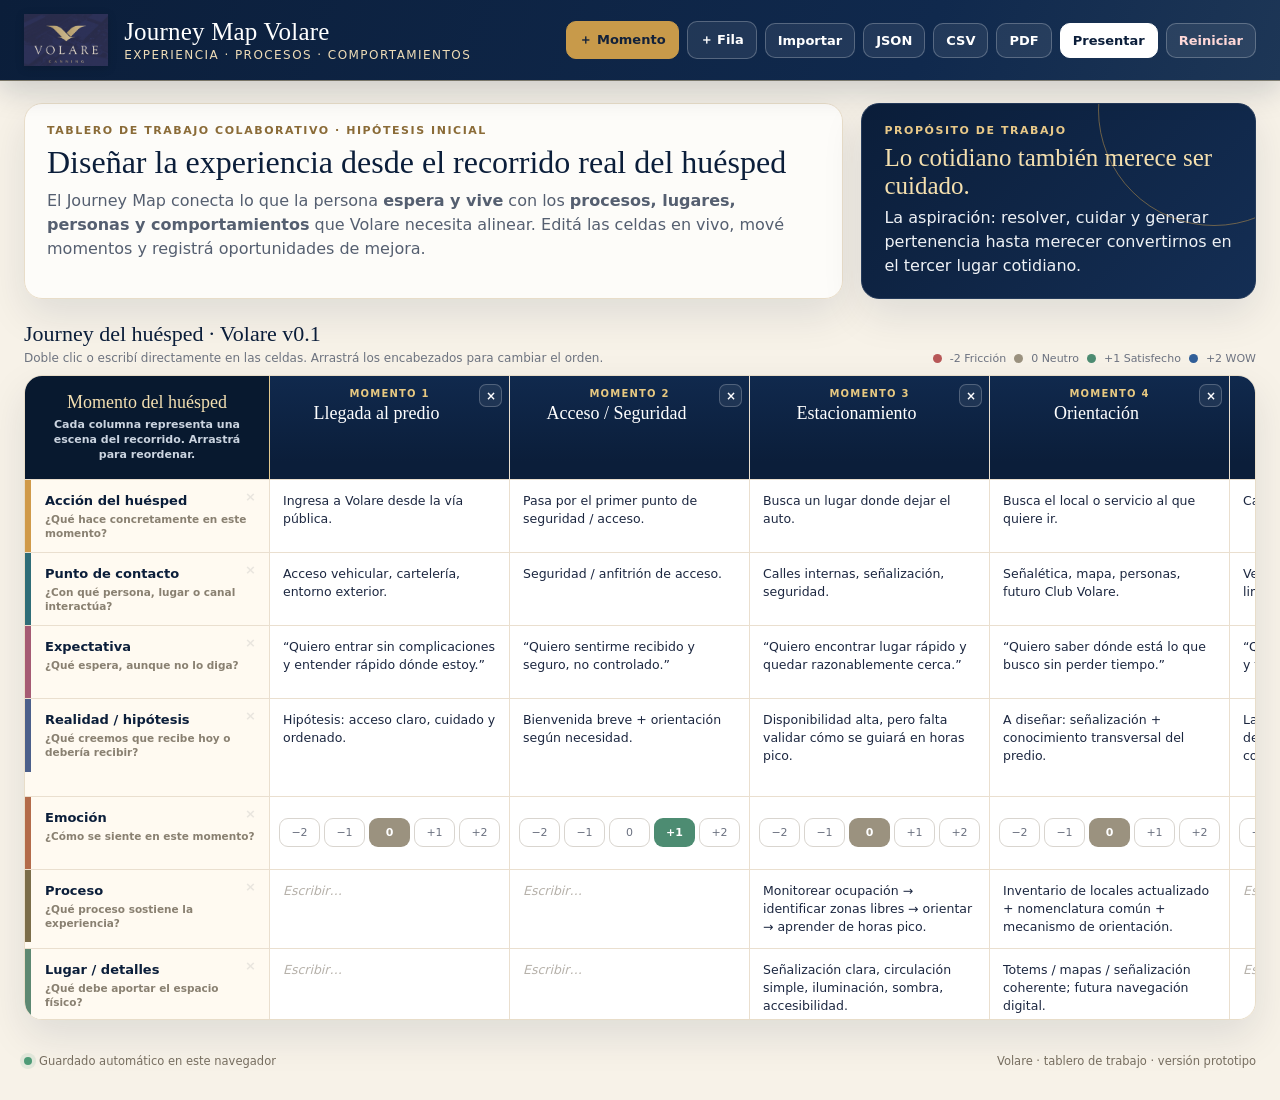
==== index.html @ 87a4fdbc "fisrt board" ====
<!doctype html>
<html lang="es">
<head>
<meta charset="utf-8" />
<meta name="viewport" content="width=device-width, initial-scale=1" />
<title>Journey Map Volare</title>
<style>
  :root{
    --navy:#0B1E3A;
    --navy-2:#132B50;
    --cream:#F7F2E8;
    --paper:#FFFCF7;
    --gold:#C89A4A;
    --gold-2:#E6C98F;
    --ink:#1C2740;
    --muted:#6E7480;
    --line:#E8DDC9;
    --good:#3A8D6D;
    --warn:#D79A35;
    --bad:#B85858;
    --wow:#325A93;
    --shadow:0 16px 40px rgba(11,30,58,.10);
  }
  *{box-sizing:border-box}
  html,body{margin:0;background:var(--cream);color:var(--ink);font-family:Inter, ui-sans-serif, system-ui, -apple-system, BlinkMacSystemFont,"Segoe UI",sans-serif}
  body{min-height:100vh}
  button,input,select,textarea{font:inherit}
  .app{min-height:100vh}
  .topbar{
    position:sticky; top:0; z-index:50;
    background:linear-gradient(110deg,var(--navy),#10294d 72%,#1d3656);
    color:white; box-shadow:0 10px 30px rgba(11,30,58,.18);
    border-bottom:1px solid rgba(230,201,143,.5);
  }
  .topbar-inner{max-width:1800px;margin:auto;padding:14px 24px;display:flex;gap:18px;align-items:center;justify-content:space-between}
  .brand{display:flex;align-items:center;gap:16px;min-width:300px}
  .brand img{height:52px;width:auto;object-fit:contain;filter:drop-shadow(0 2px 4px rgba(0,0,0,.15))}
  .brand-copy h1{font-family:Georgia, 'Times New Roman',serif;font-size:25px;line-height:1;margin:0 0 4px;font-weight:500;letter-spacing:.2px}
  .brand-copy p{margin:0;font-size:12px;letter-spacing:.12em;text-transform:uppercase;color:#eedcb7}
  .toolbar{display:flex;gap:8px;align-items:center;flex-wrap:wrap;justify-content:flex-end}
  .btn{border:1px solid rgba(255,255,255,.24);background:rgba(255,255,255,.08);color:white;border-radius:10px;padding:9px 12px;cursor:pointer;transition:.15s;display:inline-flex;gap:7px;align-items:center;font-weight:650;font-size:13px}
  .btn:hover{background:rgba(255,255,255,.16);transform:translateY(-1px)}
  .btn.gold{background:var(--gold);border-color:var(--gold);color:#12213a}
  .btn.gold:hover{background:#d8ad60}
  .btn.light{background:#fff;color:var(--navy);border-color:#fff}
  .btn.danger{color:#ffd8d8}
  .btn.small{padding:6px 9px;font-size:12px;border-radius:8px}
  .hero{max-width:1800px;margin:0 auto;padding:22px 24px 12px;display:grid;grid-template-columns:1.35fr .65fr;gap:18px}
  .hero-card{background:rgba(255,255,255,.74);border:1px solid var(--line);border-radius:18px;padding:20px 22px;box-shadow:var(--shadow);backdrop-filter:blur(7px)}
  .eyebrow{font-size:11px;text-transform:uppercase;letter-spacing:.14em;color:#8a6b37;font-weight:800;margin-bottom:7px}
  .hero h2{font-family:Georgia, 'Times New Roman',serif;font-weight:500;font-size:32px;margin:0 0 8px;color:var(--navy)}
  .hero p{margin:0;line-height:1.5;color:#555f70}
  .purpose{background:linear-gradient(135deg,var(--navy),#142e54);color:white;border-color:#243a5a;position:relative;overflow:hidden}
  .purpose:after{content:"";position:absolute;right:-75px;top:-110px;width:230px;height:230px;border:1px solid rgba(200,154,74,.5);border-radius:50%}
  .purpose .eyebrow{color:#e9c988}
  .purpose h3{font-family:Georgia,serif;font-size:25px;margin:3px 0 6px;color:#f4dfae;font-weight:500}
  .purpose p{color:#eef1f5;max-width:630px}
  .board-shell{max-width:1800px;margin:0 auto;padding:10px 24px 34px}
  .board-meta{display:flex;justify-content:space-between;align-items:flex-end;gap:14px;margin:0 0 10px}
  .board-meta h3{margin:0;font-family:Georgia,serif;font-size:22px;font-weight:500;color:var(--navy)}
  .board-meta .hint{font-size:12px;color:var(--muted);margin-top:4px}
  .legend{display:flex;gap:8px;align-items:center;flex-wrap:wrap;font-size:11px;color:#6c7280}
  .dot{width:9px;height:9px;border-radius:50%;display:inline-block}
  .board-wrap{background:white;border:1px solid var(--line);border-radius:18px;box-shadow:var(--shadow);overflow:auto;max-height:calc(100vh - 255px);position:relative}
  table{border-collapse:separate;border-spacing:0;min-width:1550px;width:max-content;background:white}
  th,td{border-right:1px solid #eadfcf;border-bottom:1px solid #eadfcf;vertical-align:top}
  thead th{position:sticky;top:0;z-index:20;background:var(--navy);color:white;min-width:240px;width:240px;padding:0}
  thead th.corner{left:0;z-index:35;min-width:245px;width:245px;background:#08192f;border-right:1px solid #e2c98f}
  .corner-inner{padding:16px 18px}
  .corner-title{font-family:Georgia,serif;font-size:18px;color:#f3dfb1;margin:0 0 5px;font-weight:500}
  .corner-sub{font-size:11px;color:#cbd4e0;line-height:1.35}
  .stage-head{padding:12px 12px 10px;min-height:86px;position:relative;cursor:grab;background:linear-gradient(180deg,#10294d,#0b1e3a)}
  .stage-head.dragging{opacity:.5}
  .stage-kicker{font-size:10px;text-transform:uppercase;letter-spacing:.12em;color:#e8c981;font-weight:800;margin-bottom:5px}
  .stage-title{font-family:Georgia,serif;font-weight:500;font-size:18px;line-height:1.1;padding-right:26px}
  .stage-tools{position:absolute;right:7px;top:8px;display:flex;flex-direction:column;gap:5px}
  .icon-btn{width:23px;height:23px;border-radius:7px;border:1px solid rgba(255,255,255,.22);background:rgba(255,255,255,.07);color:#fff;cursor:pointer;display:grid;place-items:center;font-size:12px}
  .icon-btn:hover{background:rgba(255,255,255,.18)}
  tbody th{position:sticky;left:0;z-index:12;width:245px;min-width:245px;background:#fffaf1;padding:0;text-align:left}
  .row-label{padding:13px 14px 12px;border-left:6px solid var(--rowColor,#c89a4a);min-height:72px;position:relative}
  .row-label strong{font-size:13px;color:var(--navy);display:block;padding-right:24px}
  .row-label small{display:block;color:#898071;line-height:1.35;margin-top:4px;font-size:10.5px}
  .row-delete{position:absolute;right:7px;top:8px;border:0;background:transparent;color:#aaa;cursor:pointer;font-size:13px;opacity:.25}
  tr:hover .row-delete{opacity:1}
  td{width:240px;min-width:240px;background:#fff;padding:0}
  .cell{min-height:72px;padding:12px 13px;line-height:1.45;font-size:12.5px;outline:none;white-space:pre-wrap;transition:background .12s}
  .cell:focus{background:#fff9ec;box-shadow:inset 0 0 0 2px rgba(200,154,74,.35)}
  .cell:empty:before{content:attr(data-placeholder);color:#b6b1aa;font-style:italic}
  .emotion-cell{padding:10px 9px;min-height:72px;display:flex;align-items:center;justify-content:center}
  .emotion-scale{display:grid;grid-template-columns:repeat(5,1fr);gap:4px;width:100%}
  .emo{border:1px solid #d9d5cf;border-radius:9px;background:#fff;padding:7px 3px;text-align:center;cursor:pointer;font-size:11px;color:#6b7180;transition:.12s}
  .emo:hover{transform:translateY(-1px);border-color:#aeb5be}
  .emo.active{color:white;border-color:transparent;font-weight:800}
  .emo[data-v="-2"].active{background:#9e4a4a}.emo[data-v="-1"].active{background:#cc7b4d}.emo[data-v="0"].active{background:#9b927f}.emo[data-v="1"].active{background:#4d8c72}.emo[data-v="2"].active{background:#315f99}
  .project-cell{min-height:108px;padding:10px}
  .project-mini{border:1px dashed #dcccae;border-radius:10px;padding:9px;background:#fffbf4}
  .project-mini input,.project-mini select{width:100%;border:0;border-bottom:1px solid #e2d6c2;background:transparent;padding:4px 2px;color:var(--ink);outline:none;font-size:11.5px;margin-bottom:6px}
  .project-grid{display:grid;grid-template-columns:1fr 1fr;gap:5px}
  .attach-cell{min-height:72px;padding:9px}
  .attach-zone{border:1px dashed #d8ceb9;background:#fffcf7;border-radius:10px;padding:8px;min-height:54px}
  .attach-zone label{font-size:11px;color:#8b7755;cursor:pointer;font-weight:700}
  .attach-zone input{display:none}
  .file-pill{display:flex;justify-content:space-between;gap:7px;align-items:center;background:#f2eadb;border-radius:7px;padding:5px 7px;font-size:10.5px;margin-top:5px}
  .file-pill button{border:0;background:transparent;color:#9b5757;cursor:pointer}
  .footerbar{max-width:1800px;margin:0 auto 32px;padding:0 24px;display:flex;justify-content:space-between;gap:12px;align-items:center;color:#786f61;font-size:11.5px}
  .autosave{display:flex;align-items:center;gap:7px}.autosave:before{content:"";width:8px;height:8px;border-radius:50%;background:#4f9c78;box-shadow:0 0 0 4px rgba(79,156,120,.12)}
  .modal{position:fixed;inset:0;background:rgba(5,15,30,.56);z-index:100;display:none;align-items:center;justify-content:center;padding:20px}
  .modal.show{display:flex}
  .modal-card{width:min(600px,96vw);background:white;border-radius:18px;box-shadow:0 25px 80px rgba(0,0,0,.28);padding:22px}
  .modal-card h3{font-family:Georgia,serif;color:var(--navy);font-size:24px;margin:0 0 16px}
  .field{display:grid;gap:6px;margin-bottom:12px}.field label{font-size:11px;font-weight:800;color:#766b5a;text-transform:uppercase;letter-spacing:.08em}.field input,.field textarea,.field select{border:1px solid #ddd1bd;border-radius:10px;padding:10px;outline:none}.field textarea{min-height:90px;resize:vertical}
  .modal-actions{display:flex;justify-content:flex-end;gap:8px;margin-top:16px}.modal-actions .btn{color:var(--navy);border-color:#ddd1bd;background:#fff}.modal-actions .btn.gold{background:var(--gold);border-color:var(--gold)}
  .presentation .topbar,.presentation .hero,.presentation .footerbar,.presentation .board-meta .legend{display:none}
  .presentation .board-shell{padding:0;max-width:none}.presentation .board-wrap{border-radius:0;max-height:100vh;border:0;box-shadow:none}.presentation table{min-width:100vw}.presentation .row-delete,.presentation .stage-tools{display:none}
  .presentation .cell{font-size:14px}.presentation .row-label strong{font-size:14px}
  @media(max-width:900px){.hero{grid-template-columns:1fr}.brand-copy{display:none}.brand{min-width:auto}.topbar-inner{padding:10px 12px}.toolbar{gap:5px}.btn{padding:8px 9px}.hero,.board-shell,.footerbar{padding-left:12px;padding-right:12px}.hero h2{font-size:26px}}
  @media print{.topbar,.hero,.footerbar,.board-meta .legend{display:none!important}.board-shell{padding:0!important;max-width:none}.board-wrap{overflow:visible;max-height:none;border:0;box-shadow:none}.stage-tools,.row-delete{display:none!important}table{transform-origin:top left;font-size:8px}body{background:white}}
</style>
</head>
<body>
<div class="app" id="app">
  <header class="topbar">
    <div class="topbar-inner">
      <div class="brand">
        <img src="assets/volare_logo.png" alt="Volare" />
        <div class="brand-copy"><h1>Journey Map Volare</h1><p>Experiencia · Procesos · Comportamientos</p></div>
      </div>
      <div class="toolbar">
        <button class="btn gold" id="addStageBtn">＋ Momento</button>
        <button class="btn" id="addRowBtn">＋ Fila</button>
        <button class="btn" id="importBtn">Importar</button>
        <button class="btn" id="exportJsonBtn">JSON</button>
        <button class="btn" id="exportCsvBtn">CSV</button>
        <button class="btn" id="printBtn">PDF</button>
        <button class="btn light" id="presentationBtn">Presentar</button>
        <button class="btn danger" id="resetBtn">Reiniciar</button>
      </div>
    </div>
  </header>

  <section class="hero">
    <div class="hero-card">
      <div class="eyebrow">Tablero de trabajo colaborativo · Hipótesis inicial</div>
      <h2>Diseñar la experiencia desde el recorrido real del huésped</h2>
      <p>El Journey Map conecta lo que la persona <b>espera y vive</b> con los <b>procesos, lugares, personas y comportamientos</b> que Volare necesita alinear. Editá las celdas en vivo, mové momentos y registrá oportunidades de mejora.</p>
    </div>
    <div class="hero-card purpose">
      <div class="eyebrow">Propósito de trabajo</div>
      <h3>Lo cotidiano también merece ser cuidado.</h3>
      <p>La aspiración: resolver, cuidar y generar pertenencia hasta merecer convertirnos en el tercer lugar cotidiano.</p>
    </div>
  </section>

  <main class="board-shell">
    <div class="board-meta">
      <div><h3>Journey del huésped · Volare v0.1</h3><div class="hint">Doble clic o escribí directamente en las celdas. Arrastrá los encabezados para cambiar el orden.</div></div>
      <div class="legend"><span class="dot" style="background:#B85858"></span>-2 Fricción <span class="dot" style="background:#9b927f"></span>0 Neutro <span class="dot" style="background:#4d8c72"></span>+1 Satisfecho <span class="dot" style="background:#315f99"></span>+2 WOW</div>
    </div>
    <div class="board-wrap" id="boardWrap"><table id="journeyTable"></table></div>
  </main>

  <div class="footerbar"><div class="autosave" id="saveStatus">Guardado automático en este navegador</div><div>Volare · tablero de trabajo · versión prototipo</div></div>
</div>

<div class="modal" id="stageModal"><div class="modal-card"><h3>Agregar momento del Journey</h3><div class="field"><label>Nombre del momento</label><input id="newStageName" placeholder="Ej. Visita al comercio" /></div><div class="field"><label>Descripción breve</label><input id="newStageDesc" placeholder="Ej. El huésped ingresa al local elegido" /></div><div class="modal-actions"><button class="btn" data-close="stageModal">Cancelar</button><button class="btn gold" id="saveStageBtn">Agregar</button></div></div></div>
<div class="modal" id="rowModal"><div class="modal-card"><h3>Agregar fila de análisis</h3><div class="field"><label>Título</label><input id="newRowName" placeholder="Ej. Indicador / señal" /></div><div class="field"><label>Ayuda / pregunta guía</label><input id="newRowHelp" placeholder="Ej. ¿Qué señal nos permite aprender?" /></div><div class="field"><label>Tipo de fila</label><select id="newRowType"><option value="text">Texto editable</option><option value="emotion">Curva emocional</option><option value="project">Proyecto / oportunidad</option><option value="attachments">Adjuntos</option></select></div><div class="field"><label>Color</label><input id="newRowColor" type="color" value="#C89A4A" /></div><div class="modal-actions"><button class="btn" data-close="rowModal">Cancelar</button><button class="btn gold" id="saveRowBtn">Agregar</button></div></div></div>
<input type="file" id="importFile" accept="application/json" style="display:none" />

<script>
const KEY='volareJourneyMap_v01';
const defaultData={
  title:'Journey del huésped · Volare v0.1',
  stages:[
    {id:'s1',name:'Llegada al predio',desc:'Primer contacto visual y acceso'},
    {id:'s2',name:'Acceso / Seguridad',desc:'Recepción y primera orientación'},
    {id:'s3',name:'Estacionamiento',desc:'Encontrar un lugar simple y rápido'},
    {id:'s4',name:'Orientación',desc:'Entender dónde ir y cómo llegar'},
    {id:'s5',name:'Circulación',desc:'Moverse por Volare con comodidad'},
    {id:'s6',name:'Interacción comercio',desc:'Entrar, ser recibido y comprar'},
    {id:'s7',name:'Resolución',desc:'Resolver necesidad, duda o reclamo'},
    {id:'s8',name:'Salida / Regreso',desc:'Cerrar la visita y querer volver'}
  ],
  rows:[
    {id:'r1',name:'Acción del huésped',help:'¿Qué hace concretamente en este momento?',type:'text',color:'#D09A4A'},
    {id:'r2',name:'Punto de contacto',help:'¿Con qué persona, lugar o canal interactúa?',type:'text',color:'#2F6D78'},
    {id:'r3',name:'Expectativa',help:'¿Qué espera, aunque no lo diga?',type:'text',color:'#A55A73'},
    {id:'r4',name:'Realidad / hipótesis',help:'¿Qué creemos que recibe hoy o debería recibir?',type:'text',color:'#4B5F8B'},
    {id:'r5',name:'Emoción',help:'¿Cómo se siente en este momento?',type:'emotion',color:'#B36B4A'},
    {id:'r6',name:'Proceso',help:'¿Qué proceso sostiene la experiencia?',type:'text',color:'#7B6D4A'},
    {id:'r7',name:'Lugar / detalles',help:'¿Qué debe aportar el espacio físico?',type:'text',color:'#5D8872'},
    {id:'r8',name:'Personas / roles',help:'¿Quién participa y con qué responsabilidad?',type:'text',color:'#6D5D87'},
    {id:'r9',name:'Cultura / comportamiento',help:'¿Qué rasgos y conductas Volare deben aparecer?',type:'text',color:'#BA7B42'},
    {id:'r10',name:'Indicador / señal',help:'¿Qué podemos medir, observar o escuchar?',type:'text',color:'#4E7B91'},
    {id:'r11',name:'Oportunidad / proyecto',help:'¿Qué deberíamos mejorar, probar o diseñar?',type:'project',color:'#9A5964'},
    {id:'r12',name:'Adjuntos',help:'Evidencias, fotos, procesos, documentos.',type:'attachments',color:'#8C806B'}
  ],
  cells:{
    'r1_s1':'Ingresa a Volare desde la vía pública.','r1_s2':'Pasa por el primer punto de seguridad / acceso.','r1_s3':'Busca un lugar donde dejar el auto.','r1_s4':'Busca el local o servicio al que quiere ir.','r1_s5':'Camina por el predio.','r1_s6':'Ingresa a uno o más comercios.','r1_s7':'Resuelve su necesidad o pide ayuda.','r1_s8':'Vuelve al auto, sale y evalúa si regresaría.',
    'r2_s1':'Acceso vehicular, cartelería, entorno exterior.','r2_s2':'Seguridad / anfitrión de acceso.','r2_s3':'Calles internas, señalización, seguridad.','r2_s4':'Señalética, mapa, personas, futuro Club Volare.','r2_s5':'Veredas, forestación, iluminación, limpieza, convivencia.','r2_s6':'Equipo del comercio + espacio del local.','r2_s7':'Comercio, administración o seguridad según el caso.','r2_s8':'Estacionamiento, egreso, comunicación posterior.',
    'r3_s1':'“Quiero entrar sin complicaciones y entender rápido dónde estoy.”','r3_s2':'“Quiero sentirme recibido y seguro, no controlado.”','r3_s3':'“Quiero encontrar lugar rápido y quedar razonablemente cerca.”','r3_s4':'“Quiero saber dónde está lo que busco sin perder tiempo.”','r3_s5':'“Quiero moverme cómodo, limpio y tranquilo.”','r3_s6':'“Quiero resolver mi compra con buena atención y agilidad.”','r3_s7':'“Si tengo un problema, quiero que alguien se haga cargo.”','r3_s8':'“Quiero salir fácil y sentir que valió la pena venir.”',
    'r4_s1':'Hipótesis: acceso claro, cuidado y ordenado.','r4_s2':'Bienvenida breve + orientación según necesidad.','r4_s3':'Disponibilidad alta, pero falta validar cómo se guiará en horas pico.','r4_s4':'A diseñar: señalización + conocimiento transversal del predio.','r4_s5':'La arquitectura y paisajismo deben transmitir cuidado consistente.','r4_s6':'La experiencia dependerá de múltiples culturas comerciales: necesitamos criterios compartidos.','r4_s7':'A diseñar: autonomía, escalamiento y recuperación del servicio.','r4_s8':'A diseñar: despedida, salida, escucha y mecanismos para volver.',
    'r6_s3':'Monitorear ocupación → identificar zonas libres → orientar → aprender de horas pico.','r7_s3':'Señalización clara, circulación simple, iluminación, sombra, accesibilidad.','r8_s3':'Seguridad + administración + comercios con visibilidad del sector.','r9_s3':'Reconocimiento · predisposición · proactividad · empatía. Conducta: observar, saludar, orientar y anticipar.','r10_s3':'Tiempo para estacionar · autos que dan vueltas · consultas · abandonos · ocupación por zona.',
    'r6_s4':'Inventario de locales actualizado + nomenclatura común + mecanismo de orientación.','r7_s4':'Totems / mapas / señalización coherente; futura navegación digital.','r8_s4':'Todos los anfitriones deben poder orientar, no solo administración.','r9_s4':'Responsabilidad compartida: “aunque no sea mi local, ayudo a que avances”.','r10_s4':'Consultas repetidas · lugares donde se detiene la gente · tiempo hasta encontrar destino.',
    'r9_s6':'Reconocer · escuchar · empatizar · resolver. No mecanizar, no derivar sin acompañar.',
    'r9_s7':'Autonomía con criterio + responsabilidad compartida. “No me corresponde” no cierra la interacción.',
    'r10_s8':'Intención de regreso · frecuencia · recomendación · reclamos · uso futuro de Club Volare.'
  },
  emotions:{s1:0,s2:1,s3:0,s4:0,s5:1,s6:1,s7:1,s8:1},
  projects:{
    s3:{name:'Diseño de experiencia de estacionamiento',priority:'Alta',owner:'A definir',date:'',objective:'Reducir fricción y orientar proactivamente en horas pico.'},
    s4:{name:'Sistema de orientación Volare',priority:'Alta',owner:'A definir',date:'',objective:'Que cualquier huésped encuentre su destino sin pérdida de tiempo.'},
    s7:{name:'Protocolo de recuperación',priority:'Media',owner:'A definir',date:'',objective:'Definir autonomía, escalamiento y cierre de incidentes.'}
  },
  attachments:{}
};
let data=loadData();
let draggedStageId=null;
function uid(p){return p+'_'+Math.random().toString(36).slice(2,8)}
function loadData(){try{const x=localStorage.getItem(KEY);return x?JSON.parse(x):structuredClone(defaultData)}catch(e){return structuredClone(defaultData)}}
let saveTimer;
function saveData(){clearTimeout(saveTimer);document.getElementById('saveStatus').textContent='Guardando…';saveTimer=setTimeout(()=>{localStorage.setItem(KEY,JSON.stringify(data));document.getElementById('saveStatus').textContent='Guardado automático en este navegador'},250)}
function esc(s=''){return String(s).replace(/[&<>"']/g,c=>({'&':'&amp;','<':'&lt;','>':'&gt;','"':'&quot;',"'":'&#039;'}[c]))}
function render(){
 const table=document.getElementById('journeyTable');
 let html='<thead><tr><th class="corner"><div class="corner-inner"><div class="corner-title">Momento del huésped</div><div class="corner-sub">Cada columna representa una escena del recorrido. Arrastrá para reordenar.</div></div></th>';
 data.stages.forEach((s,i)=>{html+=`<th draggable="true" data-stage="${s.id}"><div class="stage-head"><div class="stage-kicker">Momento ${i+1}</div><div class="stage-title" contenteditable="true" data-stage-title="${s.id}">${esc(s.name)}</div><div class="stage-tools"><button class="icon-btn" title="Eliminar" data-delete-stage="${s.id}">×</button></div></div></th>`});
 html+='</tr></thead><tbody>';
 data.rows.forEach(r=>{
   html+=`<tr><th><div class="row-label" style="--rowColor:${r.color}"><strong contenteditable="true" data-row-title="${r.id}">${esc(r.name)}</strong><small contenteditable="true" data-row-help="${r.id}">${esc(r.help||'')}</small><button class="row-delete" title="Eliminar fila" data-delete-row="${r.id}">×</button></div></th>`;
   data.stages.forEach(s=>{html+=`<td>${renderCell(r,s)}</td>`});
   html+='</tr>';
 });
 html+='</tbody>'; table.innerHTML=html; bindTable();
}
function renderCell(r,s){
 if(r.type==='emotion'){const v=data.emotions[s.id]??0;return `<div class="emotion-cell"><div class="emotion-scale">${[-2,-1,0,1,2].map(n=>`<button class="emo ${n===v?'active':''}" data-emo-stage="${s.id}" data-v="${n}">${n===-2?'−2':n===-1?'−1':n===0?'0':n===1?'+1':'+2'}</button>`).join('')}</div></div>`}
 if(r.type==='project'){const p=data.projects[s.id]||{name:'',priority:'Media',owner:'',date:'',objective:''};return `<div class="project-cell"><div class="project-mini"><input data-proj="name" data-stage="${s.id}" placeholder="Proyecto / oportunidad" value="${esc(p.name)}"><div class="project-grid"><select data-proj="priority" data-stage="${s.id}"><option ${p.priority==='Alta'?'selected':''}>Alta</option><option ${p.priority==='Media'?'selected':''}>Media</option><option ${p.priority==='Baja'?'selected':''}>Baja</option></select><input data-proj="owner" data-stage="${s.id}" placeholder="Responsable" value="${esc(p.owner)}"></div><input data-proj="objective" data-stage="${s.id}" placeholder="Objetivo / resultado esperado" value="${esc(p.objective)}"><input data-proj="date" data-stage="${s.id}" type="date" value="${esc(p.date)}"></div></div>`}
 if(r.type==='attachments'){const key=r.id+'_'+s.id;const files=data.attachments[key]||[];return `<div class="attach-cell"><div class="attach-zone"><label>＋ Adjuntar evidencia<input type="file" multiple data-attach="${key}"></label>${files.map((f,i)=>`<div class="file-pill"><span title="${esc(f.name)}">📎 ${esc(f.name)}</span><button data-remove-attachment="${key}" data-file-index="${i}">×</button></div>`).join('')}</div></div>`}
 const key=r.id+'_'+s.id;return `<div class="cell" contenteditable="true" data-cell="${key}" data-placeholder="Escribir…">${esc(data.cells[key]||'')}</div>`
}
function bindTable(){
 document.querySelectorAll('[data-cell]').forEach(el=>el.addEventListener('input',e=>{data.cells[e.currentTarget.dataset.cell]=e.currentTarget.innerText;saveData()}));
 document.querySelectorAll('[data-stage-title]').forEach(el=>el.addEventListener('input',e=>{const s=data.stages.find(x=>x.id===e.currentTarget.dataset.stageTitle);if(s){s.name=e.currentTarget.innerText;saveData()}}));
 document.querySelectorAll('[data-row-title]').forEach(el=>el.addEventListener('input',e=>{const r=data.rows.find(x=>x.id===e.currentTarget.dataset.rowTitle);if(r){r.name=e.currentTarget.innerText;saveData()}}));
 document.querySelectorAll('[data-row-help]').forEach(el=>el.addEventListener('input',e=>{const r=data.rows.find(x=>x.id===e.currentTarget.dataset.rowHelp);if(r){r.help=e.currentTarget.innerText;saveData()}}));
 document.querySelectorAll('[data-emo-stage]').forEach(b=>b.addEventListener('click',e=>{data.emotions[e.currentTarget.dataset.emoStage]=+e.currentTarget.dataset.v;saveData();render()}));
 document.querySelectorAll('[data-proj]').forEach(el=>el.addEventListener('input',e=>{const sid=e.currentTarget.dataset.stage;data.projects[sid]=data.projects[sid]||{};data.projects[sid][e.currentTarget.dataset.proj]=e.currentTarget.value;saveData()}));
 document.querySelectorAll('[data-delete-stage]').forEach(b=>b.addEventListener('click',()=>deleteStage(b.dataset.deleteStage)));
 document.querySelectorAll('[data-delete-row]').forEach(b=>b.addEventListener('click',()=>deleteRow(b.dataset.deleteRow)));
 document.querySelectorAll('thead th[data-stage]').forEach(th=>{th.addEventListener('dragstart',e=>{draggedStageId=th.dataset.stage;th.querySelector('.stage-head').classList.add('dragging');e.dataTransfer.effectAllowed='move'});th.addEventListener('dragend',()=>{th.querySelector('.stage-head').classList.remove('dragging');draggedStageId=null});th.addEventListener('dragover',e=>{e.preventDefault();e.dataTransfer.dropEffect='move'});th.addEventListener('drop',e=>{e.preventDefault();const target=th.dataset.stage;if(!draggedStageId||target===draggedStageId)return;const from=data.stages.findIndex(x=>x.id===draggedStageId),to=data.stages.findIndex(x=>x.id===target);const [item]=data.stages.splice(from,1);data.stages.splice(to,0,item);saveData();render()})});
 document.querySelectorAll('[data-attach]').forEach(inp=>inp.addEventListener('change',async e=>{const key=e.currentTarget.dataset.attach;data.attachments[key]=data.attachments[key]||[];for(const file of e.currentTarget.files){data.attachments[key].push({name:file.name,size:file.size,type:file.type,lastModified:file.lastModified})}saveData();render()}));
 document.querySelectorAll('[data-remove-attachment]').forEach(b=>b.addEventListener('click',()=>{const k=b.dataset.removeAttachment,i=+b.dataset.fileIndex;data.attachments[k].splice(i,1);saveData();render()}));
}
function deleteStage(id){if(data.stages.length<=1)return alert('Debe quedar al menos un momento.');if(!confirm('¿Eliminar este momento y todo su contenido?'))return;data.stages=data.stages.filter(x=>x.id!==id);Object.keys(data.cells).filter(k=>k.endsWith('_'+id)).forEach(k=>delete data.cells[k]);delete data.emotions[id];delete data.projects[id];Object.keys(data.attachments).filter(k=>k.endsWith('_'+id)).forEach(k=>delete data.attachments[k]);saveData();render()}
function deleteRow(id){if(!confirm('¿Eliminar esta fila?'))return;data.rows=data.rows.filter(x=>x.id!==id);Object.keys(data.cells).filter(k=>k.startsWith(id+'_')).forEach(k=>delete data.cells[k]);saveData();render()}
function showModal(id){document.getElementById(id).classList.add('show')}function hideModal(id){document.getElementById(id).classList.remove('show')}
document.querySelectorAll('[data-close]').forEach(b=>b.addEventListener('click',()=>hideModal(b.dataset.close)));
document.getElementById('addStageBtn').onclick=()=>{document.getElementById('newStageName').value='';document.getElementById('newStageDesc').value='';showModal('stageModal');setTimeout(()=>document.getElementById('newStageName').focus(),50)};
document.getElementById('saveStageBtn').onclick=()=>{const name=document.getElementById('newStageName').value.trim();if(!name)return;data.stages.push({id:uid('s'),name,desc:document.getElementById('newStageDesc').value.trim()});saveData();render();hideModal('stageModal')};
document.getElementById('addRowBtn').onclick=()=>{document.getElementById('newRowName').value='';document.getElementById('newRowHelp').value='';showModal('rowModal');setTimeout(()=>document.getElementById('newRowName').focus(),50)};
document.getElementById('saveRowBtn').onclick=()=>{const name=document.getElementById('newRowName').value.trim();if(!name)return;data.rows.push({id:uid('r'),name,help:document.getElementById('newRowHelp').value.trim(),type:document.getElementById('newRowType').value,color:document.getElementById('newRowColor').value});saveData();render();hideModal('rowModal')};
function download(filename,text,type='application/json'){const a=document.createElement('a');a.href=URL.createObjectURL(new Blob([text],{type}));a.download=filename;a.click();setTimeout(()=>URL.revokeObjectURL(a.href),1000)}
document.getElementById('exportJsonBtn').onclick=()=>download('Journey_Map_Volare.json',JSON.stringify(data,null,2));
document.getElementById('exportCsvBtn').onclick=()=>{const q=v=>'"'+String(v??'').replaceAll('"','""').replaceAll('\n',' ')+'"';let rows=[['Capa',...data.stages.map(s=>s.name)]];data.rows.forEach(r=>{if(r.type==='emotion')rows.push([r.name,...data.stages.map(s=>data.emotions[s.id]??0)]);else if(r.type==='project')rows.push([r.name,...data.stages.map(s=>(data.projects[s.id]?.name||'')+' | '+(data.projects[s.id]?.objective||''))]);else if(r.type==='attachments')rows.push([r.name,...data.stages.map(s=>(data.attachments[r.id+'_'+s.id]||[]).map(f=>f.name).join('; '))]);else rows.push([r.name,...data.stages.map(s=>data.cells[r.id+'_'+s.id]||'')])});download('Journey_Map_Volare.csv',rows.map(r=>r.map(q).join(',')).join('\n'),'text/csv')};
document.getElementById('importBtn').onclick=()=>document.getElementById('importFile').click();document.getElementById('importFile').onchange=e=>{const f=e.target.files[0];if(!f)return;const reader=new FileReader();reader.onload=()=>{try{const parsed=JSON.parse(reader.result);if(!parsed.stages||!parsed.rows)throw 0;data=parsed;saveData();render()}catch{alert('Archivo JSON no válido.')}};reader.readAsText(f)};
document.getElementById('printBtn').onclick=()=>window.print();
document.getElementById('presentationBtn').onclick=()=>{document.body.classList.toggle('presentation');if(document.body.classList.contains('presentation'))document.documentElement.requestFullscreen?.().catch(()=>{})};
document.addEventListener('keydown',e=>{if(e.key==='Escape'&&document.body.classList.contains('presentation'))document.body.classList.remove('presentation')});
document.getElementById('resetBtn').onclick=()=>{if(confirm('¿Volver al ejemplo inicial de Volare? Se perderán los cambios guardados en este navegador.')){data=structuredClone(defaultData);saveData();render()}};
render();
</script>
</body>
</html>
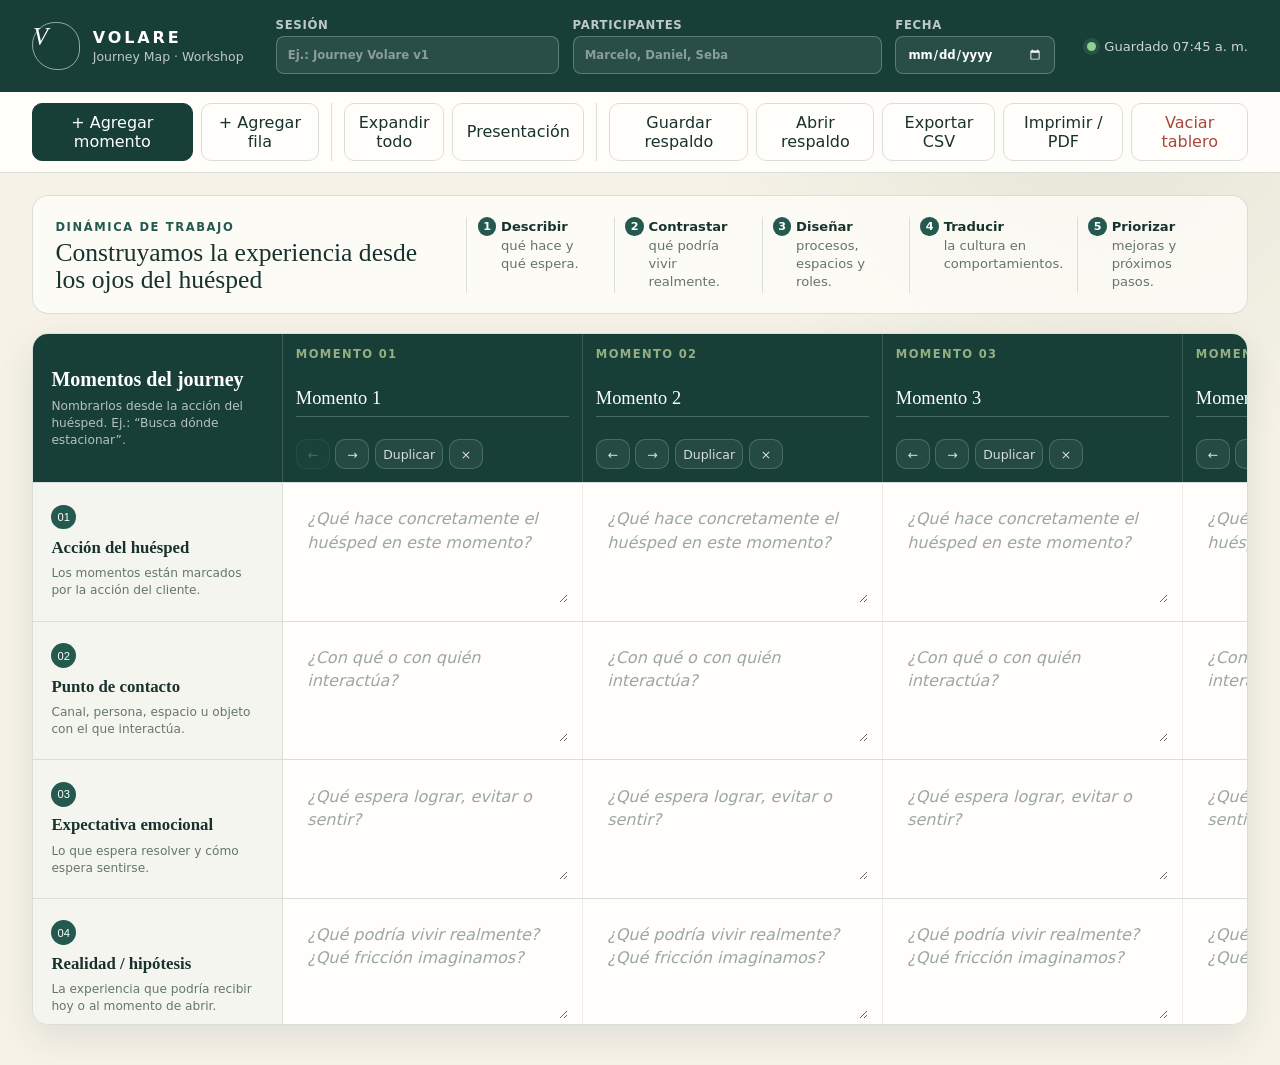
==== commit a72fc6ae: "extended version" ====
--- a/index.html
+++ b/index.html
@@ -1,273 +1,120 @@
 <!doctype html>
 <html lang="es">
-<head>
-<meta charset="utf-8" />
-<meta name="viewport" content="width=device-width, initial-scale=1" />
-<title>Journey Map Volare</title>
-<style>
-  :root{
-    --navy:#0B1E3A;
-    --navy-2:#132B50;
-    --cream:#F7F2E8;
-    --paper:#FFFCF7;
-    --gold:#C89A4A;
-    --gold-2:#E6C98F;
-    --ink:#1C2740;
-    --muted:#6E7480;
-    --line:#E8DDC9;
-    --good:#3A8D6D;
-    --warn:#D79A35;
-    --bad:#B85858;
-    --wow:#325A93;
-    --shadow:0 16px 40px rgba(11,30,58,.10);
-  }
-  *{box-sizing:border-box}
-  html,body{margin:0;background:var(--cream);color:var(--ink);font-family:Inter, ui-sans-serif, system-ui, -apple-system, BlinkMacSystemFont,"Segoe UI",sans-serif}
-  body{min-height:100vh}
-  button,input,select,textarea{font:inherit}
-  .app{min-height:100vh}
-  .topbar{
-    position:sticky; top:0; z-index:50;
-    background:linear-gradient(110deg,var(--navy),#10294d 72%,#1d3656);
-    color:white; box-shadow:0 10px 30px rgba(11,30,58,.18);
-    border-bottom:1px solid rgba(230,201,143,.5);
-  }
-  .topbar-inner{max-width:1800px;margin:auto;padding:14px 24px;display:flex;gap:18px;align-items:center;justify-content:space-between}
-  .brand{display:flex;align-items:center;gap:16px;min-width:300px}
-  .brand img{height:52px;width:auto;object-fit:contain;filter:drop-shadow(0 2px 4px rgba(0,0,0,.15))}
-  .brand-copy h1{font-family:Georgia, 'Times New Roman',serif;font-size:25px;line-height:1;margin:0 0 4px;font-weight:500;letter-spacing:.2px}
-  .brand-copy p{margin:0;font-size:12px;letter-spacing:.12em;text-transform:uppercase;color:#eedcb7}
-  .toolbar{display:flex;gap:8px;align-items:center;flex-wrap:wrap;justify-content:flex-end}
-  .btn{border:1px solid rgba(255,255,255,.24);background:rgba(255,255,255,.08);color:white;border-radius:10px;padding:9px 12px;cursor:pointer;transition:.15s;display:inline-flex;gap:7px;align-items:center;font-weight:650;font-size:13px}
-  .btn:hover{background:rgba(255,255,255,.16);transform:translateY(-1px)}
-  .btn.gold{background:var(--gold);border-color:var(--gold);color:#12213a}
-  .btn.gold:hover{background:#d8ad60}
-  .btn.light{background:#fff;color:var(--navy);border-color:#fff}
-  .btn.danger{color:#ffd8d8}
-  .btn.small{padding:6px 9px;font-size:12px;border-radius:8px}
-  .hero{max-width:1800px;margin:0 auto;padding:22px 24px 12px;display:grid;grid-template-columns:1.35fr .65fr;gap:18px}
-  .hero-card{background:rgba(255,255,255,.74);border:1px solid var(--line);border-radius:18px;padding:20px 22px;box-shadow:var(--shadow);backdrop-filter:blur(7px)}
-  .eyebrow{font-size:11px;text-transform:uppercase;letter-spacing:.14em;color:#8a6b37;font-weight:800;margin-bottom:7px}
-  .hero h2{font-family:Georgia, 'Times New Roman',serif;font-weight:500;font-size:32px;margin:0 0 8px;color:var(--navy)}
-  .hero p{margin:0;line-height:1.5;color:#555f70}
-  .purpose{background:linear-gradient(135deg,var(--navy),#142e54);color:white;border-color:#243a5a;position:relative;overflow:hidden}
-  .purpose:after{content:"";position:absolute;right:-75px;top:-110px;width:230px;height:230px;border:1px solid rgba(200,154,74,.5);border-radius:50%}
-  .purpose .eyebrow{color:#e9c988}
-  .purpose h3{font-family:Georgia,serif;font-size:25px;margin:3px 0 6px;color:#f4dfae;font-weight:500}
-  .purpose p{color:#eef1f5;max-width:630px}
-  .board-shell{max-width:1800px;margin:0 auto;padding:10px 24px 34px}
-  .board-meta{display:flex;justify-content:space-between;align-items:flex-end;gap:14px;margin:0 0 10px}
-  .board-meta h3{margin:0;font-family:Georgia,serif;font-size:22px;font-weight:500;color:var(--navy)}
-  .board-meta .hint{font-size:12px;color:var(--muted);margin-top:4px}
-  .legend{display:flex;gap:8px;align-items:center;flex-wrap:wrap;font-size:11px;color:#6c7280}
-  .dot{width:9px;height:9px;border-radius:50%;display:inline-block}
-  .board-wrap{background:white;border:1px solid var(--line);border-radius:18px;box-shadow:var(--shadow);overflow:auto;max-height:calc(100vh - 255px);position:relative}
-  table{border-collapse:separate;border-spacing:0;min-width:1550px;width:max-content;background:white}
-  th,td{border-right:1px solid #eadfcf;border-bottom:1px solid #eadfcf;vertical-align:top}
-  thead th{position:sticky;top:0;z-index:20;background:var(--navy);color:white;min-width:240px;width:240px;padding:0}
-  thead th.corner{left:0;z-index:35;min-width:245px;width:245px;background:#08192f;border-right:1px solid #e2c98f}
-  .corner-inner{padding:16px 18px}
-  .corner-title{font-family:Georgia,serif;font-size:18px;color:#f3dfb1;margin:0 0 5px;font-weight:500}
-  .corner-sub{font-size:11px;color:#cbd4e0;line-height:1.35}
-  .stage-head{padding:12px 12px 10px;min-height:86px;position:relative;cursor:grab;background:linear-gradient(180deg,#10294d,#0b1e3a)}
-  .stage-head.dragging{opacity:.5}
-  .stage-kicker{font-size:10px;text-transform:uppercase;letter-spacing:.12em;color:#e8c981;font-weight:800;margin-bottom:5px}
-  .stage-title{font-family:Georgia,serif;font-weight:500;font-size:18px;line-height:1.1;padding-right:26px}
-  .stage-tools{position:absolute;right:7px;top:8px;display:flex;flex-direction:column;gap:5px}
-  .icon-btn{width:23px;height:23px;border-radius:7px;border:1px solid rgba(255,255,255,.22);background:rgba(255,255,255,.07);color:#fff;cursor:pointer;display:grid;place-items:center;font-size:12px}
-  .icon-btn:hover{background:rgba(255,255,255,.18)}
-  tbody th{position:sticky;left:0;z-index:12;width:245px;min-width:245px;background:#fffaf1;padding:0;text-align:left}
-  .row-label{padding:13px 14px 12px;border-left:6px solid var(--rowColor,#c89a4a);min-height:72px;position:relative}
-  .row-label strong{font-size:13px;color:var(--navy);display:block;padding-right:24px}
-  .row-label small{display:block;color:#898071;line-height:1.35;margin-top:4px;font-size:10.5px}
-  .row-delete{position:absolute;right:7px;top:8px;border:0;background:transparent;color:#aaa;cursor:pointer;font-size:13px;opacity:.25}
-  tr:hover .row-delete{opacity:1}
-  td{width:240px;min-width:240px;background:#fff;padding:0}
-  .cell{min-height:72px;padding:12px 13px;line-height:1.45;font-size:12.5px;outline:none;white-space:pre-wrap;transition:background .12s}
-  .cell:focus{background:#fff9ec;box-shadow:inset 0 0 0 2px rgba(200,154,74,.35)}
-  .cell:empty:before{content:attr(data-placeholder);color:#b6b1aa;font-style:italic}
-  .emotion-cell{padding:10px 9px;min-height:72px;display:flex;align-items:center;justify-content:center}
-  .emotion-scale{display:grid;grid-template-columns:repeat(5,1fr);gap:4px;width:100%}
-  .emo{border:1px solid #d9d5cf;border-radius:9px;background:#fff;padding:7px 3px;text-align:center;cursor:pointer;font-size:11px;color:#6b7180;transition:.12s}
-  .emo:hover{transform:translateY(-1px);border-color:#aeb5be}
-  .emo.active{color:white;border-color:transparent;font-weight:800}
-  .emo[data-v="-2"].active{background:#9e4a4a}.emo[data-v="-1"].active{background:#cc7b4d}.emo[data-v="0"].active{background:#9b927f}.emo[data-v="1"].active{background:#4d8c72}.emo[data-v="2"].active{background:#315f99}
-  .project-cell{min-height:108px;padding:10px}
-  .project-mini{border:1px dashed #dcccae;border-radius:10px;padding:9px;background:#fffbf4}
-  .project-mini input,.project-mini select{width:100%;border:0;border-bottom:1px solid #e2d6c2;background:transparent;padding:4px 2px;color:var(--ink);outline:none;font-size:11.5px;margin-bottom:6px}
-  .project-grid{display:grid;grid-template-columns:1fr 1fr;gap:5px}
-  .attach-cell{min-height:72px;padding:9px}
-  .attach-zone{border:1px dashed #d8ceb9;background:#fffcf7;border-radius:10px;padding:8px;min-height:54px}
-  .attach-zone label{font-size:11px;color:#8b7755;cursor:pointer;font-weight:700}
-  .attach-zone input{display:none}
-  .file-pill{display:flex;justify-content:space-between;gap:7px;align-items:center;background:#f2eadb;border-radius:7px;padding:5px 7px;font-size:10.5px;margin-top:5px}
-  .file-pill button{border:0;background:transparent;color:#9b5757;cursor:pointer}
-  .footerbar{max-width:1800px;margin:0 auto 32px;padding:0 24px;display:flex;justify-content:space-between;gap:12px;align-items:center;color:#786f61;font-size:11.5px}
-  .autosave{display:flex;align-items:center;gap:7px}.autosave:before{content:"";width:8px;height:8px;border-radius:50%;background:#4f9c78;box-shadow:0 0 0 4px rgba(79,156,120,.12)}
-  .modal{position:fixed;inset:0;background:rgba(5,15,30,.56);z-index:100;display:none;align-items:center;justify-content:center;padding:20px}
-  .modal.show{display:flex}
-  .modal-card{width:min(600px,96vw);background:white;border-radius:18px;box-shadow:0 25px 80px rgba(0,0,0,.28);padding:22px}
-  .modal-card h3{font-family:Georgia,serif;color:var(--navy);font-size:24px;margin:0 0 16px}
-  .field{display:grid;gap:6px;margin-bottom:12px}.field label{font-size:11px;font-weight:800;color:#766b5a;text-transform:uppercase;letter-spacing:.08em}.field input,.field textarea,.field select{border:1px solid #ddd1bd;border-radius:10px;padding:10px;outline:none}.field textarea{min-height:90px;resize:vertical}
-  .modal-actions{display:flex;justify-content:flex-end;gap:8px;margin-top:16px}.modal-actions .btn{color:var(--navy);border-color:#ddd1bd;background:#fff}.modal-actions .btn.gold{background:var(--gold);border-color:var(--gold)}
-  .presentation .topbar,.presentation .hero,.presentation .footerbar,.presentation .board-meta .legend{display:none}
-  .presentation .board-shell{padding:0;max-width:none}.presentation .board-wrap{border-radius:0;max-height:100vh;border:0;box-shadow:none}.presentation table{min-width:100vw}.presentation .row-delete,.presentation .stage-tools{display:none}
-  .presentation .cell{font-size:14px}.presentation .row-label strong{font-size:14px}
-  @media(max-width:900px){.hero{grid-template-columns:1fr}.brand-copy{display:none}.brand{min-width:auto}.topbar-inner{padding:10px 12px}.toolbar{gap:5px}.btn{padding:8px 9px}.hero,.board-shell,.footerbar{padding-left:12px;padding-right:12px}.hero h2{font-size:26px}}
-  @media print{.topbar,.hero,.footerbar,.board-meta .legend{display:none!important}.board-shell{padding:0!important;max-width:none}.board-wrap{overflow:visible;max-height:none;border:0;box-shadow:none}.stage-tools,.row-delete{display:none!important}table{transform-origin:top left;font-size:8px}body{background:white}}
-</style>
-</head>
-<body>
-<div class="app" id="app">
-  <header class="topbar">
-    <div class="topbar-inner">
-      <div class="brand">
-        <img src="assets/volare_logo.png" alt="Volare" />
-        <div class="brand-copy"><h1>Journey Map Volare</h1><p>Experiencia · Procesos · Comportamientos</p></div>
+  <head>
+    <meta charset="UTF-8" />
+    <meta name="viewport" content="width=device-width, initial-scale=1.0" />
+    <meta
+      name="description"
+      content="Tablero colaborativo de workshop para diseñar el Journey Map de Volare."
+    />
+    <meta name="theme-color" content="#173f38" />
+    <title>Volare · Journey Map Workshop</title>
+    <link rel="icon" href="assets/favicon.svg" type="image/svg+xml" />
+    <link rel="stylesheet" href="styles.css" />
+  </head>
+  <body>
+    <header class="app-header">
+      <div class="brand" aria-label="Volare">
+        <span class="brand-mark">V</span>
+        <div>
+          <strong>VOLARE</strong>
+          <span>Journey Map · Workshop</span>
+        </div>
       </div>
-      <div class="toolbar">
-        <button class="btn gold" id="addStageBtn">＋ Momento</button>
-        <button class="btn" id="addRowBtn">＋ Fila</button>
-        <button class="btn" id="importBtn">Importar</button>
-        <button class="btn" id="exportJsonBtn">JSON</button>
-        <button class="btn" id="exportCsvBtn">CSV</button>
-        <button class="btn" id="printBtn">PDF</button>
-        <button class="btn light" id="presentationBtn">Presentar</button>
-        <button class="btn danger" id="resetBtn">Reiniciar</button>
+
+      <div class="session-fields" aria-label="Datos del workshop">
+        <label>
+          <span>Sesión</span>
+          <input id="sessionName" type="text" placeholder="Ej.: Journey Volare v1" />
+        </label>
+        <label>
+          <span>Participantes</span>
+          <input id="participants" type="text" placeholder="Marcelo, Daniel, Seba" />
+        </label>
+        <label>
+          <span>Fecha</span>
+          <input id="sessionDate" type="date" />
+        </label>
       </div>
+
+      <div class="save-status" id="saveStatus" role="status" aria-live="polite">
+        <span class="status-dot"></span>
+        Guardado local
+      </div>
+    </header>
+
+    <nav class="toolbar" aria-label="Acciones del tablero">
+      <div class="toolbar-group">
+        <button class="primary" id="addMomentBtn" type="button">+ Agregar momento</button>
+        <button id="addRowBtn" type="button">+ Agregar fila</button>
+      </div>
+      <div class="toolbar-group">
+        <button id="expandBtn" type="button">Expandir todo</button>
+        <button id="presentationBtn" type="button">Presentación</button>
+      </div>
+      <div class="toolbar-group toolbar-group-right">
+        <button id="exportJsonBtn" type="button">Guardar respaldo</button>
+        <button id="importBtn" type="button">Abrir respaldo</button>
+        <button id="exportCsvBtn" type="button">Exportar CSV</button>
+        <button id="printBtn" type="button">Imprimir / PDF</button>
+        <button class="danger-ghost" id="resetBtn" type="button">Vaciar tablero</button>
+      </div>
+      <input id="importFile" type="file" accept="application/json,.json" hidden />
+    </nav>
+
+    <main>
+      <section class="workshop-guide" id="workshopGuide" aria-label="Guía de facilitación">
+        <div>
+          <span class="eyebrow">DINÁMICA DE TRABAJO</span>
+          <h1>Construyamos la experiencia desde los ojos del huésped</h1>
+        </div>
+        <ol>
+          <li><strong>Describir</strong><span>qué hace y qué espera.</span></li>
+          <li><strong>Contrastar</strong><span>qué podría vivir realmente.</span></li>
+          <li><strong>Diseñar</strong><span>procesos, espacios y roles.</span></li>
+          <li><strong>Traducir</strong><span>la cultura en comportamientos.</span></li>
+          <li><strong>Priorizar</strong><span>mejoras y próximos pasos.</span></li>
+        </ol>
+      </section>
+
+      <section class="board-shell" aria-label="Tablero Journey Map">
+        <div class="board-scroll" id="boardScroll">
+          <div class="journey-board" id="journeyBoard"></div>
+        </div>
+      </section>
+    </main>
+
+    <div class="emotion-menu" id="emotionMenu" role="menu" hidden>
+      <button data-emotion="3" role="menuitem"><i class="emotion-wow"></i>WOW</button>
+      <button data-emotion="2" role="menuitem"><i class="emotion-satisfied"></i>Satisfecho</button>
+      <button data-emotion="1" role="menuitem"><i class="emotion-neutral"></i>Neutro</button>
+      <button data-emotion="0" role="menuitem"><i class="emotion-unsatisfied"></i>Insatisfecho</button>
+      <button data-emotion="clear" role="menuitem">Quitar selección</button>
     </div>
-  </header>
 
-  <section class="hero">
-    <div class="hero-card">
-      <div class="eyebrow">Tablero de trabajo colaborativo · Hipótesis inicial</div>
-      <h2>Diseñar la experiencia desde el recorrido real del huésped</h2>
-      <p>El Journey Map conecta lo que la persona <b>espera y vive</b> con los <b>procesos, lugares, personas y comportamientos</b> que Volare necesita alinear. Editá las celdas en vivo, mové momentos y registrá oportunidades de mejora.</p>
-    </div>
-    <div class="hero-card purpose">
-      <div class="eyebrow">Propósito de trabajo</div>
-      <h3>Lo cotidiano también merece ser cuidado.</h3>
-      <p>La aspiración: resolver, cuidar y generar pertenencia hasta merecer convertirnos en el tercer lugar cotidiano.</p>
-    </div>
-  </section>
+    <dialog id="customRowDialog">
+      <form method="dialog" id="customRowForm">
+        <div class="dialog-heading">
+          <span class="eyebrow">PERSONALIZAR ESTRUCTURA</span>
+          <h2>Agregar una fila</h2>
+          <p>Sumá una dimensión que necesiten explorar durante la conversación.</p>
+        </div>
+        <label>
+          Nombre de la fila
+          <input id="customRowName" type="text" maxlength="60" required placeholder="Ej.: Riesgos previsibles" />
+        </label>
+        <label>
+          Pregunta guía
+          <input id="customRowPrompt" type="text" maxlength="120" placeholder="Ej.: ¿Qué podría romper este momento?" />
+        </label>
+        <div class="dialog-actions">
+          <button value="cancel" type="button" id="cancelRowBtn">Cancelar</button>
+          <button value="default" type="submit" class="primary">Agregar fila</button>
+        </div>
+      </form>
+    </dialog>
 
-  <main class="board-shell">
-    <div class="board-meta">
-      <div><h3>Journey del huésped · Volare v0.1</h3><div class="hint">Doble clic o escribí directamente en las celdas. Arrastrá los encabezados para cambiar el orden.</div></div>
-      <div class="legend"><span class="dot" style="background:#B85858"></span>-2 Fricción <span class="dot" style="background:#9b927f"></span>0 Neutro <span class="dot" style="background:#4d8c72"></span>+1 Satisfecho <span class="dot" style="background:#315f99"></span>+2 WOW</div>
-    </div>
-    <div class="board-wrap" id="boardWrap"><table id="journeyTable"></table></div>
-  </main>
-
-  <div class="footerbar"><div class="autosave" id="saveStatus">Guardado automático en este navegador</div><div>Volare · tablero de trabajo · versión prototipo</div></div>
-</div>
-
-<div class="modal" id="stageModal"><div class="modal-card"><h3>Agregar momento del Journey</h3><div class="field"><label>Nombre del momento</label><input id="newStageName" placeholder="Ej. Visita al comercio" /></div><div class="field"><label>Descripción breve</label><input id="newStageDesc" placeholder="Ej. El huésped ingresa al local elegido" /></div><div class="modal-actions"><button class="btn" data-close="stageModal">Cancelar</button><button class="btn gold" id="saveStageBtn">Agregar</button></div></div></div>
-<div class="modal" id="rowModal"><div class="modal-card"><h3>Agregar fila de análisis</h3><div class="field"><label>Título</label><input id="newRowName" placeholder="Ej. Indicador / señal" /></div><div class="field"><label>Ayuda / pregunta guía</label><input id="newRowHelp" placeholder="Ej. ¿Qué señal nos permite aprender?" /></div><div class="field"><label>Tipo de fila</label><select id="newRowType"><option value="text">Texto editable</option><option value="emotion">Curva emocional</option><option value="project">Proyecto / oportunidad</option><option value="attachments">Adjuntos</option></select></div><div class="field"><label>Color</label><input id="newRowColor" type="color" value="#C89A4A" /></div><div class="modal-actions"><button class="btn" data-close="rowModal">Cancelar</button><button class="btn gold" id="saveRowBtn">Agregar</button></div></div></div>
-<input type="file" id="importFile" accept="application/json" style="display:none" />
-
-<script>
-const KEY='volareJourneyMap_v01';
-const defaultData={
-  title:'Journey del huésped · Volare v0.1',
-  stages:[
-    {id:'s1',name:'Llegada al predio',desc:'Primer contacto visual y acceso'},
-    {id:'s2',name:'Acceso / Seguridad',desc:'Recepción y primera orientación'},
-    {id:'s3',name:'Estacionamiento',desc:'Encontrar un lugar simple y rápido'},
-    {id:'s4',name:'Orientación',desc:'Entender dónde ir y cómo llegar'},
-    {id:'s5',name:'Circulación',desc:'Moverse por Volare con comodidad'},
-    {id:'s6',name:'Interacción comercio',desc:'Entrar, ser recibido y comprar'},
-    {id:'s7',name:'Resolución',desc:'Resolver necesidad, duda o reclamo'},
-    {id:'s8',name:'Salida / Regreso',desc:'Cerrar la visita y querer volver'}
-  ],
-  rows:[
-    {id:'r1',name:'Acción del huésped',help:'¿Qué hace concretamente en este momento?',type:'text',color:'#D09A4A'},
-    {id:'r2',name:'Punto de contacto',help:'¿Con qué persona, lugar o canal interactúa?',type:'text',color:'#2F6D78'},
-    {id:'r3',name:'Expectativa',help:'¿Qué espera, aunque no lo diga?',type:'text',color:'#A55A73'},
-    {id:'r4',name:'Realidad / hipótesis',help:'¿Qué creemos que recibe hoy o debería recibir?',type:'text',color:'#4B5F8B'},
-    {id:'r5',name:'Emoción',help:'¿Cómo se siente en este momento?',type:'emotion',color:'#B36B4A'},
-    {id:'r6',name:'Proceso',help:'¿Qué proceso sostiene la experiencia?',type:'text',color:'#7B6D4A'},
-    {id:'r7',name:'Lugar / detalles',help:'¿Qué debe aportar el espacio físico?',type:'text',color:'#5D8872'},
-    {id:'r8',name:'Personas / roles',help:'¿Quién participa y con qué responsabilidad?',type:'text',color:'#6D5D87'},
-    {id:'r9',name:'Cultura / comportamiento',help:'¿Qué rasgos y conductas Volare deben aparecer?',type:'text',color:'#BA7B42'},
-    {id:'r10',name:'Indicador / señal',help:'¿Qué podemos medir, observar o escuchar?',type:'text',color:'#4E7B91'},
-    {id:'r11',name:'Oportunidad / proyecto',help:'¿Qué deberíamos mejorar, probar o diseñar?',type:'project',color:'#9A5964'},
-    {id:'r12',name:'Adjuntos',help:'Evidencias, fotos, procesos, documentos.',type:'attachments',color:'#8C806B'}
-  ],
-  cells:{
-    'r1_s1':'Ingresa a Volare desde la vía pública.','r1_s2':'Pasa por el primer punto de seguridad / acceso.','r1_s3':'Busca un lugar donde dejar el auto.','r1_s4':'Busca el local o servicio al que quiere ir.','r1_s5':'Camina por el predio.','r1_s6':'Ingresa a uno o más comercios.','r1_s7':'Resuelve su necesidad o pide ayuda.','r1_s8':'Vuelve al auto, sale y evalúa si regresaría.',
-    'r2_s1':'Acceso vehicular, cartelería, entorno exterior.','r2_s2':'Seguridad / anfitrión de acceso.','r2_s3':'Calles internas, señalización, seguridad.','r2_s4':'Señalética, mapa, personas, futuro Club Volare.','r2_s5':'Veredas, forestación, iluminación, limpieza, convivencia.','r2_s6':'Equipo del comercio + espacio del local.','r2_s7':'Comercio, administración o seguridad según el caso.','r2_s8':'Estacionamiento, egreso, comunicación posterior.',
-    'r3_s1':'“Quiero entrar sin complicaciones y entender rápido dónde estoy.”','r3_s2':'“Quiero sentirme recibido y seguro, no controlado.”','r3_s3':'“Quiero encontrar lugar rápido y quedar razonablemente cerca.”','r3_s4':'“Quiero saber dónde está lo que busco sin perder tiempo.”','r3_s5':'“Quiero moverme cómodo, limpio y tranquilo.”','r3_s6':'“Quiero resolver mi compra con buena atención y agilidad.”','r3_s7':'“Si tengo un problema, quiero que alguien se haga cargo.”','r3_s8':'“Quiero salir fácil y sentir que valió la pena venir.”',
-    'r4_s1':'Hipótesis: acceso claro, cuidado y ordenado.','r4_s2':'Bienvenida breve + orientación según necesidad.','r4_s3':'Disponibilidad alta, pero falta validar cómo se guiará en horas pico.','r4_s4':'A diseñar: señalización + conocimiento transversal del predio.','r4_s5':'La arquitectura y paisajismo deben transmitir cuidado consistente.','r4_s6':'La experiencia dependerá de múltiples culturas comerciales: necesitamos criterios compartidos.','r4_s7':'A diseñar: autonomía, escalamiento y recuperación del servicio.','r4_s8':'A diseñar: despedida, salida, escucha y mecanismos para volver.',
-    'r6_s3':'Monitorear ocupación → identificar zonas libres → orientar → aprender de horas pico.','r7_s3':'Señalización clara, circulación simple, iluminación, sombra, accesibilidad.','r8_s3':'Seguridad + administración + comercios con visibilidad del sector.','r9_s3':'Reconocimiento · predisposición · proactividad · empatía. Conducta: observar, saludar, orientar y anticipar.','r10_s3':'Tiempo para estacionar · autos que dan vueltas · consultas · abandonos · ocupación por zona.',
-    'r6_s4':'Inventario de locales actualizado + nomenclatura común + mecanismo de orientación.','r7_s4':'Totems / mapas / señalización coherente; futura navegación digital.','r8_s4':'Todos los anfitriones deben poder orientar, no solo administración.','r9_s4':'Responsabilidad compartida: “aunque no sea mi local, ayudo a que avances”.','r10_s4':'Consultas repetidas · lugares donde se detiene la gente · tiempo hasta encontrar destino.',
-    'r9_s6':'Reconocer · escuchar · empatizar · resolver. No mecanizar, no derivar sin acompañar.',
-    'r9_s7':'Autonomía con criterio + responsabilidad compartida. “No me corresponde” no cierra la interacción.',
-    'r10_s8':'Intención de regreso · frecuencia · recomendación · reclamos · uso futuro de Club Volare.'
-  },
-  emotions:{s1:0,s2:1,s3:0,s4:0,s5:1,s6:1,s7:1,s8:1},
-  projects:{
-    s3:{name:'Diseño de experiencia de estacionamiento',priority:'Alta',owner:'A definir',date:'',objective:'Reducir fricción y orientar proactivamente en horas pico.'},
-    s4:{name:'Sistema de orientación Volare',priority:'Alta',owner:'A definir',date:'',objective:'Que cualquier huésped encuentre su destino sin pérdida de tiempo.'},
-    s7:{name:'Protocolo de recuperación',priority:'Media',owner:'A definir',date:'',objective:'Definir autonomía, escalamiento y cierre de incidentes.'}
-  },
-  attachments:{}
-};
-let data=loadData();
-let draggedStageId=null;
-function uid(p){return p+'_'+Math.random().toString(36).slice(2,8)}
-function loadData(){try{const x=localStorage.getItem(KEY);return x?JSON.parse(x):structuredClone(defaultData)}catch(e){return structuredClone(defaultData)}}
-let saveTimer;
-function saveData(){clearTimeout(saveTimer);document.getElementById('saveStatus').textContent='Guardando…';saveTimer=setTimeout(()=>{localStorage.setItem(KEY,JSON.stringify(data));document.getElementById('saveStatus').textContent='Guardado automático en este navegador'},250)}
-function esc(s=''){return String(s).replace(/[&<>"']/g,c=>({'&':'&amp;','<':'&lt;','>':'&gt;','"':'&quot;',"'":'&#039;'}[c]))}
-function render(){
- const table=document.getElementById('journeyTable');
- let html='<thead><tr><th class="corner"><div class="corner-inner"><div class="corner-title">Momento del huésped</div><div class="corner-sub">Cada columna representa una escena del recorrido. Arrastrá para reordenar.</div></div></th>';
- data.stages.forEach((s,i)=>{html+=`<th draggable="true" data-stage="${s.id}"><div class="stage-head"><div class="stage-kicker">Momento ${i+1}</div><div class="stage-title" contenteditable="true" data-stage-title="${s.id}">${esc(s.name)}</div><div class="stage-tools"><button class="icon-btn" title="Eliminar" data-delete-stage="${s.id}">×</button></div></div></th>`});
- html+='</tr></thead><tbody>';
- data.rows.forEach(r=>{
-   html+=`<tr><th><div class="row-label" style="--rowColor:${r.color}"><strong contenteditable="true" data-row-title="${r.id}">${esc(r.name)}</strong><small contenteditable="true" data-row-help="${r.id}">${esc(r.help||'')}</small><button class="row-delete" title="Eliminar fila" data-delete-row="${r.id}">×</button></div></th>`;
-   data.stages.forEach(s=>{html+=`<td>${renderCell(r,s)}</td>`});
-   html+='</tr>';
- });
- html+='</tbody>'; table.innerHTML=html; bindTable();
-}
-function renderCell(r,s){
- if(r.type==='emotion'){const v=data.emotions[s.id]??0;return `<div class="emotion-cell"><div class="emotion-scale">${[-2,-1,0,1,2].map(n=>`<button class="emo ${n===v?'active':''}" data-emo-stage="${s.id}" data-v="${n}">${n===-2?'−2':n===-1?'−1':n===0?'0':n===1?'+1':'+2'}</button>`).join('')}</div></div>`}
- if(r.type==='project'){const p=data.projects[s.id]||{name:'',priority:'Media',owner:'',date:'',objective:''};return `<div class="project-cell"><div class="project-mini"><input data-proj="name" data-stage="${s.id}" placeholder="Proyecto / oportunidad" value="${esc(p.name)}"><div class="project-grid"><select data-proj="priority" data-stage="${s.id}"><option ${p.priority==='Alta'?'selected':''}>Alta</option><option ${p.priority==='Media'?'selected':''}>Media</option><option ${p.priority==='Baja'?'selected':''}>Baja</option></select><input data-proj="owner" data-stage="${s.id}" placeholder="Responsable" value="${esc(p.owner)}"></div><input data-proj="objective" data-stage="${s.id}" placeholder="Objetivo / resultado esperado" value="${esc(p.objective)}"><input data-proj="date" data-stage="${s.id}" type="date" value="${esc(p.date)}"></div></div>`}
- if(r.type==='attachments'){const key=r.id+'_'+s.id;const files=data.attachments[key]||[];return `<div class="attach-cell"><div class="attach-zone"><label>＋ Adjuntar evidencia<input type="file" multiple data-attach="${key}"></label>${files.map((f,i)=>`<div class="file-pill"><span title="${esc(f.name)}">📎 ${esc(f.name)}</span><button data-remove-attachment="${key}" data-file-index="${i}">×</button></div>`).join('')}</div></div>`}
- const key=r.id+'_'+s.id;return `<div class="cell" contenteditable="true" data-cell="${key}" data-placeholder="Escribir…">${esc(data.cells[key]||'')}</div>`
-}
-function bindTable(){
- document.querySelectorAll('[data-cell]').forEach(el=>el.addEventListener('input',e=>{data.cells[e.currentTarget.dataset.cell]=e.currentTarget.innerText;saveData()}));
- document.querySelectorAll('[data-stage-title]').forEach(el=>el.addEventListener('input',e=>{const s=data.stages.find(x=>x.id===e.currentTarget.dataset.stageTitle);if(s){s.name=e.currentTarget.innerText;saveData()}}));
- document.querySelectorAll('[data-row-title]').forEach(el=>el.addEventListener('input',e=>{const r=data.rows.find(x=>x.id===e.currentTarget.dataset.rowTitle);if(r){r.name=e.currentTarget.innerText;saveData()}}));
- document.querySelectorAll('[data-row-help]').forEach(el=>el.addEventListener('input',e=>{const r=data.rows.find(x=>x.id===e.currentTarget.dataset.rowHelp);if(r){r.help=e.currentTarget.innerText;saveData()}}));
- document.querySelectorAll('[data-emo-stage]').forEach(b=>b.addEventListener('click',e=>{data.emotions[e.currentTarget.dataset.emoStage]=+e.currentTarget.dataset.v;saveData();render()}));
- document.querySelectorAll('[data-proj]').forEach(el=>el.addEventListener('input',e=>{const sid=e.currentTarget.dataset.stage;data.projects[sid]=data.projects[sid]||{};data.projects[sid][e.currentTarget.dataset.proj]=e.currentTarget.value;saveData()}));
- document.querySelectorAll('[data-delete-stage]').forEach(b=>b.addEventListener('click',()=>deleteStage(b.dataset.deleteStage)));
- document.querySelectorAll('[data-delete-row]').forEach(b=>b.addEventListener('click',()=>deleteRow(b.dataset.deleteRow)));
- document.querySelectorAll('thead th[data-stage]').forEach(th=>{th.addEventListener('dragstart',e=>{draggedStageId=th.dataset.stage;th.querySelector('.stage-head').classList.add('dragging');e.dataTransfer.effectAllowed='move'});th.addEventListener('dragend',()=>{th.querySelector('.stage-head').classList.remove('dragging');draggedStageId=null});th.addEventListener('dragover',e=>{e.preventDefault();e.dataTransfer.dropEffect='move'});th.addEventListener('drop',e=>{e.preventDefault();const target=th.dataset.stage;if(!draggedStageId||target===draggedStageId)return;const from=data.stages.findIndex(x=>x.id===draggedStageId),to=data.stages.findIndex(x=>x.id===target);const [item]=data.stages.splice(from,1);data.stages.splice(to,0,item);saveData();render()})});
- document.querySelectorAll('[data-attach]').forEach(inp=>inp.addEventListener('change',async e=>{const key=e.currentTarget.dataset.attach;data.attachments[key]=data.attachments[key]||[];for(const file of e.currentTarget.files){data.attachments[key].push({name:file.name,size:file.size,type:file.type,lastModified:file.lastModified})}saveData();render()}));
- document.querySelectorAll('[data-remove-attachment]').forEach(b=>b.addEventListener('click',()=>{const k=b.dataset.removeAttachment,i=+b.dataset.fileIndex;data.attachments[k].splice(i,1);saveData();render()}));
-}
-function deleteStage(id){if(data.stages.length<=1)return alert('Debe quedar al menos un momento.');if(!confirm('¿Eliminar este momento y todo su contenido?'))return;data.stages=data.stages.filter(x=>x.id!==id);Object.keys(data.cells).filter(k=>k.endsWith('_'+id)).forEach(k=>delete data.cells[k]);delete data.emotions[id];delete data.projects[id];Object.keys(data.attachments).filter(k=>k.endsWith('_'+id)).forEach(k=>delete data.attachments[k]);saveData();render()}
-function deleteRow(id){if(!confirm('¿Eliminar esta fila?'))return;data.rows=data.rows.filter(x=>x.id!==id);Object.keys(data.cells).filter(k=>k.startsWith(id+'_')).forEach(k=>delete data.cells[k]);saveData();render()}
-function showModal(id){document.getElementById(id).classList.add('show')}function hideModal(id){document.getElementById(id).classList.remove('show')}
-document.querySelectorAll('[data-close]').forEach(b=>b.addEventListener('click',()=>hideModal(b.dataset.close)));
-document.getElementById('addStageBtn').onclick=()=>{document.getElementById('newStageName').value='';document.getElementById('newStageDesc').value='';showModal('stageModal');setTimeout(()=>document.getElementById('newStageName').focus(),50)};
-document.getElementById('saveStageBtn').onclick=()=>{const name=document.getElementById('newStageName').value.trim();if(!name)return;data.stages.push({id:uid('s'),name,desc:document.getElementById('newStageDesc').value.trim()});saveData();render();hideModal('stageModal')};
-document.getElementById('addRowBtn').onclick=()=>{document.getElementById('newRowName').value='';document.getElementById('newRowHelp').value='';showModal('rowModal');setTimeout(()=>document.getElementById('newRowName').focus(),50)};
-document.getElementById('saveRowBtn').onclick=()=>{const name=document.getElementById('newRowName').value.trim();if(!name)return;data.rows.push({id:uid('r'),name,help:document.getElementById('newRowHelp').value.trim(),type:document.getElementById('newRowType').value,color:document.getElementById('newRowColor').value});saveData();render();hideModal('rowModal')};
-function download(filename,text,type='application/json'){const a=document.createElement('a');a.href=URL.createObjectURL(new Blob([text],{type}));a.download=filename;a.click();setTimeout(()=>URL.revokeObjectURL(a.href),1000)}
-document.getElementById('exportJsonBtn').onclick=()=>download('Journey_Map_Volare.json',JSON.stringify(data,null,2));
-document.getElementById('exportCsvBtn').onclick=()=>{const q=v=>'"'+String(v??'').replaceAll('"','""').replaceAll('\n',' ')+'"';let rows=[['Capa',...data.stages.map(s=>s.name)]];data.rows.forEach(r=>{if(r.type==='emotion')rows.push([r.name,...data.stages.map(s=>data.emotions[s.id]??0)]);else if(r.type==='project')rows.push([r.name,...data.stages.map(s=>(data.projects[s.id]?.name||'')+' | '+(data.projects[s.id]?.objective||''))]);else if(r.type==='attachments')rows.push([r.name,...data.stages.map(s=>(data.attachments[r.id+'_'+s.id]||[]).map(f=>f.name).join('; '))]);else rows.push([r.name,...data.stages.map(s=>data.cells[r.id+'_'+s.id]||'')])});download('Journey_Map_Volare.csv',rows.map(r=>r.map(q).join(',')).join('\n'),'text/csv')};
-document.getElementById('importBtn').onclick=()=>document.getElementById('importFile').click();document.getElementById('importFile').onchange=e=>{const f=e.target.files[0];if(!f)return;const reader=new FileReader();reader.onload=()=>{try{const parsed=JSON.parse(reader.result);if(!parsed.stages||!parsed.rows)throw 0;data=parsed;saveData();render()}catch{alert('Archivo JSON no válido.')}};reader.readAsText(f)};
-document.getElementById('printBtn').onclick=()=>window.print();
-document.getElementById('presentationBtn').onclick=()=>{document.body.classList.toggle('presentation');if(document.body.classList.contains('presentation'))document.documentElement.requestFullscreen?.().catch(()=>{})};
-document.addEventListener('keydown',e=>{if(e.key==='Escape'&&document.body.classList.contains('presentation'))document.body.classList.remove('presentation')});
-document.getElementById('resetBtn').onclick=()=>{if(confirm('¿Volver al ejemplo inicial de Volare? Se perderán los cambios guardados en este navegador.')){data=structuredClone(defaultData);saveData();render()}};
-render();
-</script>
-</body>
+    <div class="toast" id="toast" role="status" aria-live="polite"></div>
+    <script src="app.js"></script>
+  </body>
 </html>
--- a/styles.css
+++ b/styles.css
@@ -0,0 +1,908 @@
+:root {
+  --ink: #18322d;
+  --muted: #65756f;
+  --forest: #173f38;
+  --forest-2: #24594f;
+  --sage: #95ae82;
+  --mint: #dce8d8;
+  --cream: #f6f2e8;
+  --paper: #fffefa;
+  --line: #d9dfd8;
+  --soft-line: #e9ece7;
+  --gold: #c59a57;
+  --danger: #a7473d;
+  --label-width: 250px;
+  --moment-width: 300px;
+  --radius: 16px;
+  --shadow: 0 12px 34px rgba(24, 50, 45, 0.1);
+}
+
+* {
+  box-sizing: border-box;
+}
+
+html {
+  color-scheme: light;
+  background: var(--cream);
+}
+
+body {
+  margin: 0;
+  min-width: 320px;
+  color: var(--ink);
+  background:
+    radial-gradient(circle at 86% 8%, rgba(149, 174, 130, 0.18), transparent 25rem),
+    var(--cream);
+  font-family: Inter, ui-sans-serif, system-ui, -apple-system, BlinkMacSystemFont, "Segoe UI", sans-serif;
+}
+
+button,
+input,
+textarea {
+  font: inherit;
+}
+
+button {
+  min-height: 40px;
+  border: 1px solid var(--line);
+  border-radius: 10px;
+  padding: 0.55rem 0.85rem;
+  color: var(--ink);
+  background: var(--paper);
+  cursor: pointer;
+  transition: 160ms ease;
+}
+
+button:hover {
+  border-color: var(--sage);
+  transform: translateY(-1px);
+}
+
+button:focus-visible,
+input:focus-visible,
+textarea:focus-visible {
+  outline: 3px solid rgba(197, 154, 87, 0.36);
+  outline-offset: 2px;
+}
+
+button.primary {
+  border-color: var(--forest);
+  color: white;
+  background: var(--forest);
+}
+
+.danger-ghost {
+  color: var(--danger);
+}
+
+.app-header {
+  display: grid;
+  grid-template-columns: auto minmax(420px, 1fr) auto;
+  align-items: center;
+  gap: 2rem;
+  min-height: 92px;
+  padding: 1rem 2rem;
+  color: white;
+  background: var(--forest);
+}
+
+.brand {
+  display: flex;
+  align-items: center;
+  gap: 0.8rem;
+  min-width: max-content;
+}
+
+.brand-mark {
+  display: grid;
+  width: 48px;
+  height: 48px;
+  place-items: center;
+  border: 1px solid rgba(255, 255, 255, 0.55);
+  border-radius: 50% 50% 45% 55%;
+  font-family: Georgia, serif;
+  font-size: 1.55rem;
+  font-style: italic;
+}
+
+.brand strong,
+.brand span {
+  display: block;
+}
+
+.brand strong {
+  letter-spacing: 0.18em;
+}
+
+.brand div span {
+  margin-top: 0.15rem;
+  color: rgba(255, 255, 255, 0.72);
+  font-size: 0.78rem;
+}
+
+.session-fields {
+  display: grid;
+  grid-template-columns: 1.1fr 1.2fr 160px;
+  gap: 0.85rem;
+}
+
+.session-fields label {
+  color: rgba(255, 255, 255, 0.72);
+  font-size: 0.73rem;
+  font-weight: 700;
+  letter-spacing: 0.06em;
+  text-transform: uppercase;
+}
+
+.session-fields input {
+  width: 100%;
+  height: 38px;
+  margin-top: 0.28rem;
+  border: 1px solid rgba(255, 255, 255, 0.25);
+  border-radius: 8px;
+  padding: 0 0.7rem;
+  color: white;
+  background: rgba(255, 255, 255, 0.08);
+}
+
+.session-fields input::placeholder {
+  color: rgba(255, 255, 255, 0.45);
+}
+
+.session-fields input::-webkit-calendar-picker-indicator {
+  filter: invert(1);
+}
+
+.save-status {
+  display: flex;
+  align-items: center;
+  gap: 0.5rem;
+  color: rgba(255, 255, 255, 0.78);
+  font-size: 0.82rem;
+  white-space: nowrap;
+}
+
+.status-dot {
+  width: 9px;
+  height: 9px;
+  border-radius: 50%;
+  background: #8ed08d;
+  box-shadow: 0 0 0 4px rgba(142, 208, 141, 0.13);
+}
+
+.save-status.saving .status-dot {
+  background: var(--gold);
+}
+
+.toolbar {
+  position: sticky;
+  z-index: 60;
+  top: 0;
+  display: flex;
+  align-items: center;
+  gap: 0.75rem;
+  min-height: 62px;
+  padding: 0.7rem 2rem;
+  border-bottom: 1px solid var(--line);
+  background: rgba(255, 254, 250, 0.95);
+  backdrop-filter: blur(14px);
+}
+
+.toolbar-group {
+  display: flex;
+  gap: 0.5rem;
+  padding-right: 0.75rem;
+  border-right: 1px solid var(--line);
+}
+
+.toolbar-group-right {
+  margin-left: auto;
+  padding-right: 0;
+  border-right: 0;
+}
+
+main {
+  padding: 1.4rem 2rem 2.5rem;
+}
+
+.workshop-guide {
+  display: grid;
+  grid-template-columns: minmax(300px, 0.8fr) minmax(620px, 1.6fr);
+  align-items: center;
+  gap: 2rem;
+  max-width: 1800px;
+  margin: 0 auto 1.2rem;
+  padding: 1.2rem 1.4rem;
+  border: 1px solid rgba(36, 89, 79, 0.16);
+  border-radius: var(--radius);
+  background: rgba(255, 254, 250, 0.72);
+}
+
+.eyebrow {
+  color: var(--forest-2);
+  font-size: 0.72rem;
+  font-weight: 800;
+  letter-spacing: 0.14em;
+}
+
+.workshop-guide h1 {
+  margin: 0.25rem 0 0;
+  font-family: Georgia, "Times New Roman", serif;
+  font-size: clamp(1.35rem, 2vw, 2rem);
+  font-weight: 500;
+  line-height: 1.08;
+}
+
+.workshop-guide ol {
+  display: grid;
+  grid-template-columns: repeat(5, 1fr);
+  gap: 0;
+  margin: 0;
+  padding: 0;
+  list-style: none;
+  counter-reset: guide;
+}
+
+.workshop-guide li {
+  position: relative;
+  min-height: 58px;
+  padding: 0.15rem 0.85rem 0.15rem 2.1rem;
+  border-left: 1px solid var(--line);
+  counter-increment: guide;
+}
+
+.workshop-guide li::before {
+  position: absolute;
+  top: 0.05rem;
+  left: 0.65rem;
+  display: grid;
+  width: 1.15rem;
+  height: 1.15rem;
+  place-items: center;
+  border-radius: 50%;
+  color: white;
+  background: var(--forest-2);
+  content: counter(guide);
+  font-size: 0.7rem;
+  font-weight: 800;
+}
+
+.workshop-guide li strong,
+.workshop-guide li span {
+  display: block;
+  font-size: 0.82rem;
+}
+
+.workshop-guide li span {
+  margin-top: 0.2rem;
+  color: var(--muted);
+  line-height: 1.35;
+}
+
+.board-shell {
+  max-width: 100%;
+  border: 1px solid var(--line);
+  border-radius: var(--radius);
+  overflow: hidden;
+  background: var(--paper);
+  box-shadow: var(--shadow);
+}
+
+.board-scroll {
+  width: 100%;
+  max-height: calc(100vh - 210px);
+  overflow: auto;
+  overscroll-behavior: contain;
+}
+
+.journey-board {
+  width: max-content;
+  min-width: 100%;
+}
+
+.board-row {
+  display: grid;
+  grid-template-columns: var(--label-width) repeat(var(--moment-count), var(--moment-width));
+  border-bottom: 1px solid var(--line);
+}
+
+.board-row:last-child {
+  border-bottom: 0;
+}
+
+.row-label {
+  position: sticky;
+  z-index: 20;
+  left: 0;
+  display: flex;
+  min-height: 132px;
+  flex-direction: column;
+  justify-content: center;
+  padding: 1rem 1.15rem;
+  border-right: 1px solid var(--line);
+  background: #f5f5ef;
+}
+
+.row-label strong {
+  font-family: Georgia, "Times New Roman", serif;
+  font-size: 1.05rem;
+  font-weight: 600;
+  line-height: 1.2;
+}
+
+.row-label span {
+  margin-top: 0.45rem;
+  color: var(--muted);
+  font-size: 0.76rem;
+  line-height: 1.4;
+}
+
+.row-index {
+  display: inline-grid;
+  width: 1.55rem;
+  height: 1.55rem;
+  margin-bottom: 0.55rem;
+  place-items: center;
+  border-radius: 50%;
+  color: white;
+  background: var(--forest-2);
+  font-family: Inter, sans-serif;
+  font-size: 0.7rem;
+  font-style: normal;
+}
+
+.custom-row-actions {
+  display: flex;
+  gap: 0.25rem;
+  margin-top: 0.7rem;
+}
+
+.custom-row-actions button {
+  min-height: 28px;
+  padding: 0.2rem 0.45rem;
+  font-size: 0.72rem;
+}
+
+.board-cell {
+  position: relative;
+  min-height: 132px;
+  padding: 0.8rem;
+  border-right: 1px solid var(--soft-line);
+  background: var(--paper);
+}
+
+.board-cell:last-child {
+  border-right: 0;
+}
+
+.board-cell textarea {
+  width: 100%;
+  min-height: 108px;
+  resize: vertical;
+  border: 1px solid transparent;
+  border-radius: 10px;
+  padding: 0.65rem;
+  color: var(--ink);
+  background: transparent;
+  line-height: 1.45;
+}
+
+.board-cell textarea:hover {
+  border-color: var(--soft-line);
+  background: #fbfbf7;
+}
+
+.board-cell textarea:focus {
+  border-color: var(--sage);
+  background: white;
+  outline: 3px solid rgba(149, 174, 130, 0.2);
+}
+
+.board-cell textarea::placeholder {
+  color: #9ca7a2;
+  font-style: italic;
+}
+
+.moments-row {
+  position: sticky;
+  z-index: 45;
+  top: 0;
+}
+
+.moments-row .row-label,
+.moment-header {
+  min-height: 148px;
+  color: white;
+  background: var(--forest);
+}
+
+.moments-row .row-label {
+  z-index: 50;
+  border-right-color: rgba(255, 255, 255, 0.16);
+}
+
+.moments-row .row-label strong {
+  font-size: 1.25rem;
+}
+
+.moments-row .row-label span {
+  color: rgba(255, 255, 255, 0.68);
+}
+
+.moment-header {
+  display: flex;
+  flex-direction: column;
+  justify-content: space-between;
+  border-right-color: rgba(255, 255, 255, 0.14);
+}
+
+.moment-number {
+  color: var(--sage);
+  font-size: 0.72rem;
+  font-weight: 800;
+  letter-spacing: 0.12em;
+}
+
+.moment-title {
+  width: 100%;
+  border: 0;
+  border-bottom: 1px solid rgba(255, 255, 255, 0.22);
+  border-radius: 0;
+  padding: 0.25rem 0 0.45rem;
+  color: white;
+  background: transparent;
+  font-family: Georgia, "Times New Roman", serif;
+  font-size: 1.15rem;
+}
+
+.moment-title::placeholder {
+  color: rgba(255, 255, 255, 0.55);
+}
+
+.moment-controls {
+  display: flex;
+  gap: 0.35rem;
+}
+
+.moment-controls button {
+  min-width: 34px;
+  min-height: 30px;
+  padding: 0.2rem 0.45rem;
+  border-color: rgba(255, 255, 255, 0.18);
+  color: rgba(255, 255, 255, 0.82);
+  background: rgba(255, 255, 255, 0.06);
+  font-size: 0.78rem;
+}
+
+.moment-controls button:disabled {
+  opacity: 0.28;
+  cursor: default;
+  transform: none;
+}
+
+.emotion-row {
+  position: relative;
+}
+
+.emotion-row .row-label,
+.emotion-cell {
+  min-height: 280px;
+}
+
+.emotion-row .row-label {
+  justify-content: flex-start;
+  padding-top: 0.8rem;
+}
+
+.emotion-row .row-label > .row-index,
+.emotion-row .row-label > span {
+  display: none;
+}
+
+.emotion-cell {
+  position: relative;
+  overflow: visible;
+  padding: 0;
+  background:
+    linear-gradient(to bottom,
+      transparent 54px, var(--soft-line) 54px, var(--soft-line) 56px, transparent 56px,
+      transparent 114px, var(--soft-line) 114px, var(--soft-line) 116px, transparent 116px,
+      transparent 174px, var(--soft-line) 174px, var(--soft-line) 176px, transparent 176px,
+      transparent 234px, var(--soft-line) 234px, var(--soft-line) 236px, transparent 236px);
+}
+
+.emotion-scale {
+  position: absolute;
+  top: 25px;
+  right: 1rem;
+  left: 1.15rem;
+  display: grid;
+  grid-template-rows: repeat(4, 1fr);
+  height: 240px;
+  margin: 0;
+}
+
+.emotion-scale span {
+  display: flex;
+  align-items: center;
+  gap: 0.5rem;
+  color: var(--muted);
+  font-size: 0.75rem;
+}
+
+.emotion-scale i,
+.emotion-menu i {
+  width: 10px;
+  height: 10px;
+  border-radius: 50%;
+}
+
+.emotion-wow { background: #3b82f6; }
+.emotion-satisfied { background: #3fa66b; }
+.emotion-neutral { background: #e6b84b; }
+.emotion-unsatisfied { background: #cf5248; }
+
+.emotion-point {
+  position: absolute;
+  z-index: 5;
+  left: 50%;
+  display: grid;
+  width: 28px;
+  height: 28px;
+  min-height: 28px;
+  padding: 0;
+  place-items: center;
+  border: 4px solid white;
+  border-radius: 50%;
+  background: #b6c0bc;
+  box-shadow: 0 2px 9px rgba(24, 50, 45, 0.25);
+  transform: translate(-50%, -50%);
+}
+
+.emotion-point:hover {
+  transform: translate(-50%, -50%) scale(1.12);
+}
+
+.emotion-point.is-empty {
+  border: 2px dashed #8a9892;
+  background: white;
+  box-shadow: none;
+}
+
+.emotion-point.is-empty::after {
+  content: "+";
+  color: #71817a;
+  font-size: 1rem;
+}
+
+.emotion-svg {
+  position: absolute;
+  z-index: 3;
+  top: 0;
+  left: var(--label-width);
+  width: calc(var(--moment-count) * var(--moment-width));
+  height: 280px;
+  overflow: visible;
+  pointer-events: none;
+}
+
+.emotion-line {
+  fill: none;
+  stroke: var(--forest-2);
+  stroke-width: 4;
+  stroke-linecap: round;
+  stroke-linejoin: round;
+  filter: drop-shadow(0 2px 2px rgba(24, 50, 45, 0.12));
+}
+
+.emotion-menu {
+  position: fixed;
+  z-index: 200;
+  display: grid;
+  width: 180px;
+  padding: 0.4rem;
+  border: 1px solid var(--line);
+  border-radius: 12px;
+  background: white;
+  box-shadow: var(--shadow);
+}
+
+.emotion-menu[hidden] {
+  display: none;
+}
+
+.emotion-menu button {
+  display: flex;
+  justify-content: flex-start;
+  align-items: center;
+  gap: 0.6rem;
+  min-height: 34px;
+  border: 0;
+  padding: 0.4rem 0.55rem;
+  background: transparent;
+  text-align: left;
+}
+
+.emotion-menu button:last-child {
+  margin-top: 0.2rem;
+  border-top: 1px solid var(--soft-line);
+  border-radius: 0;
+  color: var(--muted);
+  font-size: 0.78rem;
+}
+
+.attachments-list {
+  display: grid;
+  gap: 0.4rem;
+  margin-bottom: 0.55rem;
+}
+
+.attachment-chip {
+  display: flex;
+  justify-content: space-between;
+  align-items: center;
+  gap: 0.4rem;
+  min-width: 0;
+  border: 1px solid var(--soft-line);
+  border-radius: 8px;
+  padding: 0.4rem 0.5rem;
+  background: #f8f8f3;
+  font-size: 0.76rem;
+}
+
+.attachment-chip a {
+  overflow: hidden;
+  color: var(--forest-2);
+  text-overflow: ellipsis;
+  white-space: nowrap;
+}
+
+.attachment-chip button {
+  min-height: 24px;
+  border: 0;
+  padding: 0 0.3rem;
+  color: var(--danger);
+  background: transparent;
+}
+
+.attachment-add {
+  display: inline-flex;
+  align-items: center;
+  gap: 0.35rem;
+  cursor: pointer;
+  color: var(--forest-2);
+  font-size: 0.78rem;
+  font-weight: 700;
+}
+
+.attachment-add input {
+  position: absolute;
+  width: 1px;
+  height: 1px;
+  opacity: 0;
+}
+
+dialog {
+  width: min(520px, calc(100vw - 2rem));
+  border: 0;
+  border-radius: 18px;
+  padding: 0;
+  color: var(--ink);
+  background: white;
+  box-shadow: 0 24px 80px rgba(24, 50, 45, 0.28);
+}
+
+dialog::backdrop {
+  background: rgba(17, 31, 28, 0.52);
+  backdrop-filter: blur(3px);
+}
+
+dialog form {
+  display: grid;
+  gap: 1rem;
+  padding: 1.5rem;
+}
+
+.dialog-heading h2 {
+  margin: 0.25rem 0;
+  font-family: Georgia, serif;
+  font-size: 1.6rem;
+}
+
+.dialog-heading p {
+  margin: 0;
+  color: var(--muted);
+}
+
+dialog label {
+  display: grid;
+  gap: 0.35rem;
+  font-size: 0.82rem;
+  font-weight: 700;
+}
+
+dialog input {
+  height: 44px;
+  border: 1px solid var(--line);
+  border-radius: 9px;
+  padding: 0 0.75rem;
+}
+
+.dialog-actions {
+  display: flex;
+  justify-content: flex-end;
+  gap: 0.55rem;
+  padding-top: 0.4rem;
+}
+
+.toast {
+  position: fixed;
+  z-index: 300;
+  right: 1.25rem;
+  bottom: 1.25rem;
+  max-width: min(380px, calc(100vw - 2.5rem));
+  border-radius: 11px;
+  padding: 0.75rem 1rem;
+  color: white;
+  background: var(--forest);
+  box-shadow: var(--shadow);
+  opacity: 0;
+  pointer-events: none;
+  transform: translateY(12px);
+  transition: 180ms ease;
+}
+
+.toast.show {
+  opacity: 1;
+  transform: translateY(0);
+}
+
+body.expanded {
+  --moment-width: 380px;
+}
+
+body.presentation .toolbar,
+body.presentation .workshop-guide,
+body.presentation .session-fields,
+body.presentation .save-status,
+body.presentation .moment-controls,
+body.presentation .custom-row-actions,
+body.presentation .attachment-add {
+  display: none;
+}
+
+body.presentation .app-header {
+  grid-template-columns: 1fr;
+  min-height: 70px;
+}
+
+body.presentation main {
+  padding: 0;
+}
+
+body.presentation .board-shell {
+  border: 0;
+  border-radius: 0;
+  box-shadow: none;
+}
+
+body.presentation .board-scroll {
+  max-height: calc(100vh - 70px);
+}
+
+@media (max-width: 1150px) {
+  .app-header {
+    grid-template-columns: auto 1fr;
+    gap: 1rem;
+  }
+
+  .save-status {
+    grid-column: 1 / -1;
+    justify-self: end;
+    margin-top: -0.6rem;
+  }
+
+  .toolbar {
+    overflow-x: auto;
+  }
+
+  .toolbar-group-right {
+    margin-left: 0;
+  }
+
+  .workshop-guide {
+    grid-template-columns: 1fr;
+  }
+}
+
+@media (max-width: 760px) {
+  :root {
+    --label-width: 190px;
+    --moment-width: 280px;
+  }
+
+  .app-header {
+    grid-template-columns: 1fr;
+    padding: 1rem;
+  }
+
+  .session-fields {
+    grid-template-columns: 1fr;
+  }
+
+  .save-status {
+    grid-column: auto;
+    justify-self: start;
+    margin-top: 0;
+  }
+
+  .toolbar {
+    padding: 0.7rem 1rem;
+  }
+
+  main {
+    padding: 1rem;
+  }
+
+  .workshop-guide ol {
+    grid-template-columns: 1fr;
+  }
+
+  .workshop-guide li {
+    min-height: auto;
+    padding-top: 0.4rem;
+    padding-bottom: 0.4rem;
+  }
+}
+
+@media print {
+  @page {
+    size: landscape;
+    margin: 8mm;
+  }
+
+  body {
+    --label-width: 180px;
+    --moment-width: 250px;
+    background: white;
+    print-color-adjust: exact;
+    -webkit-print-color-adjust: exact;
+  }
+
+  .toolbar,
+  .workshop-guide,
+  .session-fields,
+  .save-status,
+  .moment-controls,
+  .custom-row-actions,
+  .attachment-add {
+    display: none !important;
+  }
+
+  .app-header {
+    min-height: 56px;
+    padding: 0.5rem 1rem;
+  }
+
+  main {
+    padding: 0;
+  }
+
+  .board-shell,
+  .board-scroll {
+    max-height: none;
+    overflow: visible;
+    border: 0;
+    box-shadow: none;
+  }
+
+  .row-label,
+  .moments-row {
+    position: static;
+  }
+
+  .board-cell textarea {
+    overflow: visible;
+    resize: none;
+  }
+}
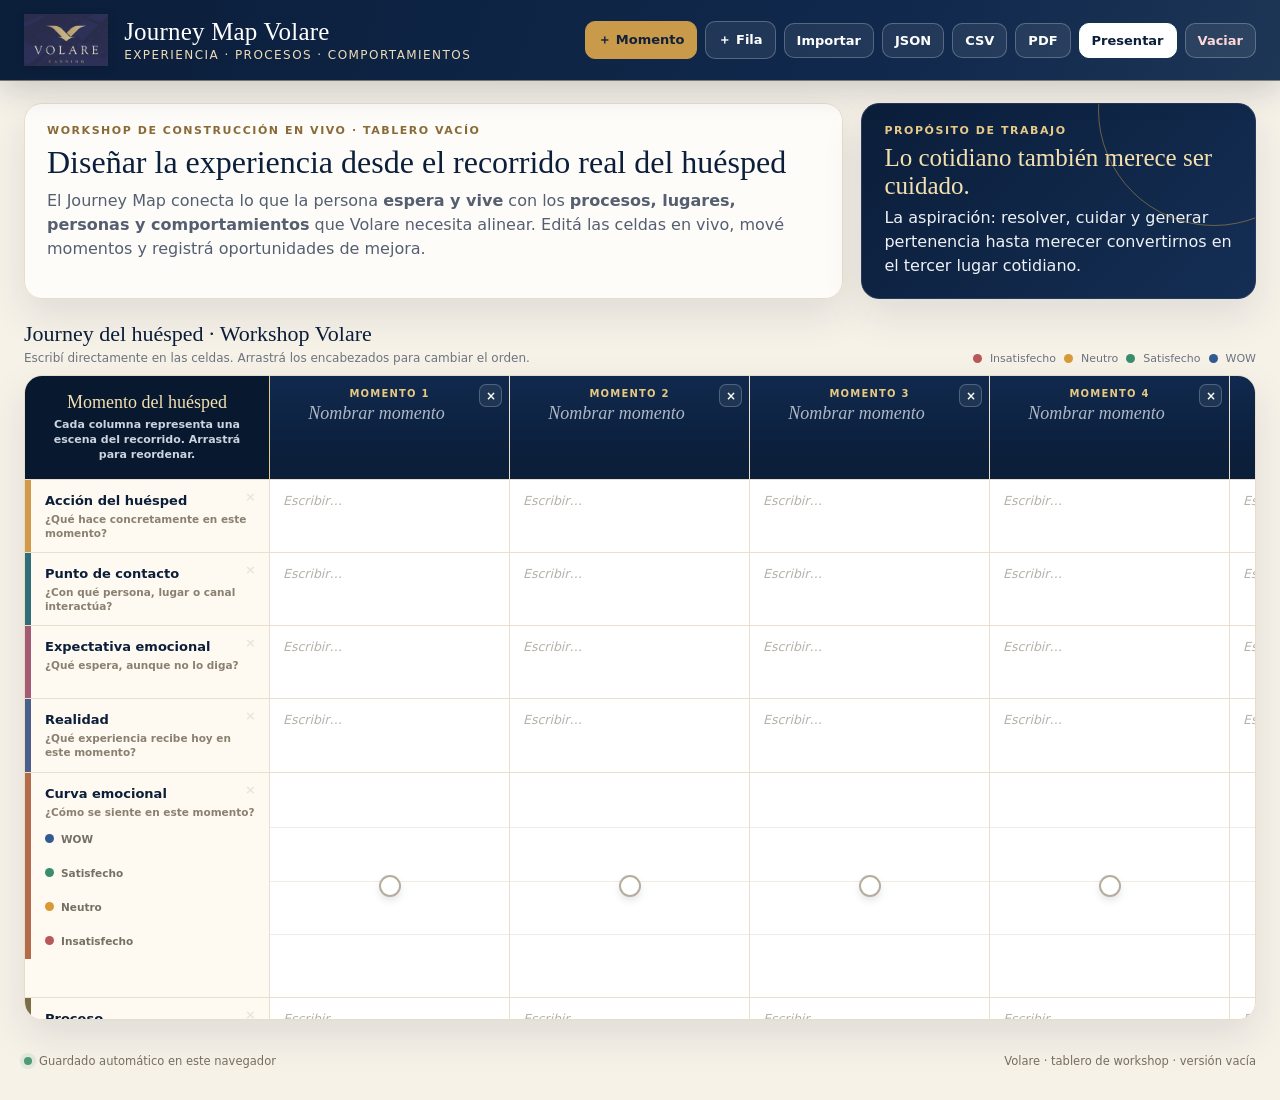
==== commit f0788db1: "alineación de estructura" ====
--- a/index.html
+++ b/index.html
@@ -1,120 +1,300 @@
 <!doctype html>
 <html lang="es">
-  <head>
-    <meta charset="UTF-8" />
-    <meta name="viewport" content="width=device-width, initial-scale=1.0" />
-    <meta
-      name="description"
-      content="Tablero colaborativo de workshop para diseñar el Journey Map de Volare."
-    />
-    <meta name="theme-color" content="#173f38" />
-    <title>Volare · Journey Map Workshop</title>
-    <link rel="icon" href="assets/favicon.svg" type="image/svg+xml" />
-    <link rel="stylesheet" href="styles.css" />
-  </head>
-  <body>
-    <header class="app-header">
-      <div class="brand" aria-label="Volare">
-        <span class="brand-mark">V</span>
-        <div>
-          <strong>VOLARE</strong>
-          <span>Journey Map · Workshop</span>
-        </div>
+<head>
+<meta charset="utf-8" />
+<meta name="viewport" content="width=device-width, initial-scale=1" />
+<title>Journey Map Volare · Workshop</title>
+<style>
+  :root{
+    --navy:#0B1E3A;
+    --navy-2:#132B50;
+    --cream:#F7F2E8;
+    --paper:#FFFCF7;
+    --gold:#C89A4A;
+    --gold-2:#E6C98F;
+    --ink:#1C2740;
+    --muted:#6E7480;
+    --line:#E8DDC9;
+    --good:#3A8D6D;
+    --warn:#D79A35;
+    --bad:#B85858;
+    --wow:#325A93;
+    --shadow:0 16px 40px rgba(11,30,58,.10);
+  }
+  *{box-sizing:border-box}
+  html,body{margin:0;background:var(--cream);color:var(--ink);font-family:Inter, ui-sans-serif, system-ui, -apple-system, BlinkMacSystemFont,"Segoe UI",sans-serif}
+  body{min-height:100vh}
+  button,input,select,textarea{font:inherit}
+  .app{min-height:100vh}
+  .topbar{
+    position:sticky; top:0; z-index:50;
+    background:linear-gradient(110deg,var(--navy),#10294d 72%,#1d3656);
+    color:white; box-shadow:0 10px 30px rgba(11,30,58,.18);
+    border-bottom:1px solid rgba(230,201,143,.5);
+  }
+  .topbar-inner{max-width:1800px;margin:auto;padding:14px 24px;display:flex;gap:18px;align-items:center;justify-content:space-between}
+  .brand{display:flex;align-items:center;gap:16px;min-width:300px}
+  .brand img{height:52px;width:auto;object-fit:contain;filter:drop-shadow(0 2px 4px rgba(0,0,0,.15))}
+  .brand-copy h1{font-family:Georgia, 'Times New Roman',serif;font-size:25px;line-height:1;margin:0 0 4px;font-weight:500;letter-spacing:.2px}
+  .brand-copy p{margin:0;font-size:12px;letter-spacing:.12em;text-transform:uppercase;color:#eedcb7}
+  .toolbar{display:flex;gap:8px;align-items:center;flex-wrap:wrap;justify-content:flex-end}
+  .btn{border:1px solid rgba(255,255,255,.24);background:rgba(255,255,255,.08);color:white;border-radius:10px;padding:9px 12px;cursor:pointer;transition:.15s;display:inline-flex;gap:7px;align-items:center;font-weight:650;font-size:13px}
+  .btn:hover{background:rgba(255,255,255,.16);transform:translateY(-1px)}
+  .btn.gold{background:var(--gold);border-color:var(--gold);color:#12213a}
+  .btn.gold:hover{background:#d8ad60}
+  .btn.light{background:#fff;color:var(--navy);border-color:#fff}
+  .btn.danger{color:#ffd8d8}
+  .btn.small{padding:6px 9px;font-size:12px;border-radius:8px}
+  .hero{max-width:1800px;margin:0 auto;padding:22px 24px 12px;display:grid;grid-template-columns:1.35fr .65fr;gap:18px}
+  .hero-card{background:rgba(255,255,255,.74);border:1px solid var(--line);border-radius:18px;padding:20px 22px;box-shadow:var(--shadow);backdrop-filter:blur(7px)}
+  .eyebrow{font-size:11px;text-transform:uppercase;letter-spacing:.14em;color:#8a6b37;font-weight:800;margin-bottom:7px}
+  .hero h2{font-family:Georgia, 'Times New Roman',serif;font-weight:500;font-size:32px;margin:0 0 8px;color:var(--navy)}
+  .hero p{margin:0;line-height:1.5;color:#555f70}
+  .purpose{background:linear-gradient(135deg,var(--navy),#142e54);color:white;border-color:#243a5a;position:relative;overflow:hidden}
+  .purpose:after{content:"";position:absolute;right:-75px;top:-110px;width:230px;height:230px;border:1px solid rgba(200,154,74,.5);border-radius:50%}
+  .purpose .eyebrow{color:#e9c988}
+  .purpose h3{font-family:Georgia,serif;font-size:25px;margin:3px 0 6px;color:#f4dfae;font-weight:500}
+  .purpose p{color:#eef1f5;max-width:630px}
+  .board-shell{max-width:1800px;margin:0 auto;padding:10px 24px 34px}
+  .board-meta{display:flex;justify-content:space-between;align-items:flex-end;gap:14px;margin:0 0 10px}
+  .board-meta h3{margin:0;font-family:Georgia,serif;font-size:22px;font-weight:500;color:var(--navy)}
+  .board-meta .hint{font-size:12px;color:var(--muted);margin-top:4px}
+  .legend{display:flex;gap:8px;align-items:center;flex-wrap:wrap;font-size:11px;color:#6c7280}
+  .dot{width:9px;height:9px;border-radius:50%;display:inline-block}
+  .board-wrap{background:white;border:1px solid var(--line);border-radius:18px;box-shadow:var(--shadow);overflow:auto;max-height:calc(100vh - 255px);position:relative}
+  table{border-collapse:separate;border-spacing:0;min-width:1550px;width:max-content;background:white}
+  th,td{border-right:1px solid #eadfcf;border-bottom:1px solid #eadfcf;vertical-align:top}
+  thead th{position:sticky;top:0;z-index:20;background:var(--navy);color:white;min-width:240px;width:240px;padding:0}
+  thead th.corner{left:0;z-index:35;min-width:245px;width:245px;background:#08192f;border-right:1px solid #e2c98f}
+  .corner-inner{padding:16px 18px}
+  .corner-title{font-family:Georgia,serif;font-size:18px;color:#f3dfb1;margin:0 0 5px;font-weight:500}
+  .corner-sub{font-size:11px;color:#cbd4e0;line-height:1.35}
+  .stage-head{padding:12px 12px 10px;min-height:86px;position:relative;cursor:grab;background:linear-gradient(180deg,#10294d,#0b1e3a)}
+  .stage-head.dragging{opacity:.5}
+  .stage-kicker{font-size:10px;text-transform:uppercase;letter-spacing:.12em;color:#e8c981;font-weight:800;margin-bottom:5px}
+  .stage-title{font-family:Georgia,serif;font-weight:500;font-size:18px;line-height:1.1;padding-right:26px}
+  .stage-title:empty:before{content:"Nombrar momento";color:#aeb8c6;font-style:italic}
+  .stage-tools{position:absolute;right:7px;top:8px;display:flex;flex-direction:column;gap:5px}
+  .icon-btn{width:23px;height:23px;border-radius:7px;border:1px solid rgba(255,255,255,.22);background:rgba(255,255,255,.07);color:#fff;cursor:pointer;display:grid;place-items:center;font-size:12px}
+  .icon-btn:hover{background:rgba(255,255,255,.18)}
+  tbody th{position:sticky;left:0;z-index:12;width:245px;min-width:245px;background:#fffaf1;padding:0;text-align:left}
+  .row-label{padding:13px 14px 12px;border-left:6px solid var(--rowColor,#c89a4a);min-height:72px;position:relative}
+  .row-label strong{font-size:13px;color:var(--navy);display:block;padding-right:24px}
+  .row-label small{display:block;color:#898071;line-height:1.35;margin-top:4px;font-size:10.5px}
+  .row-delete{position:absolute;right:7px;top:8px;border:0;background:transparent;color:#aaa;cursor:pointer;font-size:13px;opacity:.25}
+  tr:hover .row-delete{opacity:1}
+  td{width:240px;min-width:240px;background:#fff;padding:0}
+  .cell{min-height:72px;padding:12px 13px;line-height:1.45;font-size:12.5px;outline:none;white-space:pre-wrap;transition:background .12s}
+  .cell:focus{background:#fff9ec;box-shadow:inset 0 0 0 2px rgba(200,154,74,.35)}
+  .cell:empty:before{content:attr(data-placeholder);color:#b6b1aa;font-style:italic}
+  .emotion-cell{position:relative;min-height:224px;height:224px;padding:0;overflow:visible;background:linear-gradient(to bottom,transparent 24%,#f0ece4 24%,#f0ece4 calc(24% + 1px),transparent calc(24% + 1px),transparent 48%,#f0ece4 48%,#f0ece4 calc(48% + 1px),transparent calc(48% + 1px),transparent 72%,#f0ece4 72%,#f0ece4 calc(72% + 1px),transparent calc(72% + 1px))}
+  .emotion-segment{position:absolute;left:50%;top:0;width:100%;height:224px;overflow:visible;pointer-events:none;z-index:2}
+  .emotion-segment line{stroke:#0B1E3A;stroke-width:3;stroke-linecap:round;opacity:.7}
+  .emotion-point{position:absolute;left:50%;width:18px;height:18px;margin-left:-9px;border:3px solid white;border-radius:50%;box-shadow:0 0 0 2px currentColor,0 4px 10px rgba(11,30,58,.18);cursor:pointer;z-index:4;transition:transform .15s}
+  .emotion-point:hover{transform:scale(1.14)}
+  .emotion-point.empty{top:104px!important;color:#b7ad9c;background:#fff;border-color:#fff;border-style:dashed}
+  .emotion-menu{position:fixed;z-index:140;display:none;width:180px;padding:7px;border:1px solid #ded3c0;border-radius:12px;background:white;box-shadow:0 18px 55px rgba(11,30,58,.22)}
+  .emotion-menu.show{display:grid;gap:3px}
+  .emotion-option{display:flex;align-items:center;gap:9px;width:100%;border:0;border-radius:8px;padding:8px 9px;background:transparent;color:var(--ink);cursor:pointer;text-align:left;font-size:12px}
+  .emotion-option:hover{background:#f6f0e5}
+  .emotion-option i{width:10px;height:10px;border-radius:50%;display:block}
+  .emotion-option.clear{color:#8b806e;border-top:1px solid #eee5d7;border-radius:0;margin-top:3px;padding-top:9px}
+  .emotion-labels{display:grid;gap:22px;margin-top:14px;color:#766f64;font-size:10.5px;font-weight:700}
+  .emotion-labels span{display:flex;align-items:center;gap:7px}
+  .emotion-labels i{width:9px;height:9px;border-radius:50%}
+  .project-cell{min-height:108px;padding:10px}
+  .project-mini{border:1px dashed #dcccae;border-radius:10px;padding:9px;background:#fffbf4}
+  .project-mini input,.project-mini select{width:100%;border:0;border-bottom:1px solid #e2d6c2;background:transparent;padding:4px 2px;color:var(--ink);outline:none;font-size:11.5px;margin-bottom:6px}
+  .project-grid{display:grid;grid-template-columns:1fr 1fr;gap:5px}
+  .attach-cell{min-height:72px;padding:9px}
+  .attach-zone{border:1px dashed #d8ceb9;background:#fffcf7;border-radius:10px;padding:8px;min-height:54px}
+  .attach-zone label{font-size:11px;color:#8b7755;cursor:pointer;font-weight:700}
+  .attach-zone input{display:none}
+  .file-pill{display:flex;justify-content:space-between;gap:7px;align-items:center;background:#f2eadb;border-radius:7px;padding:5px 7px;font-size:10.5px;margin-top:5px}
+  .file-pill button{border:0;background:transparent;color:#9b5757;cursor:pointer}
+  .footerbar{max-width:1800px;margin:0 auto 32px;padding:0 24px;display:flex;justify-content:space-between;gap:12px;align-items:center;color:#786f61;font-size:11.5px}
+  .autosave{display:flex;align-items:center;gap:7px}.autosave:before{content:"";width:8px;height:8px;border-radius:50%;background:#4f9c78;box-shadow:0 0 0 4px rgba(79,156,120,.12)}
+  .modal{position:fixed;inset:0;background:rgba(5,15,30,.56);z-index:100;display:none;align-items:center;justify-content:center;padding:20px}
+  .modal.show{display:flex}
+  .modal-card{width:min(600px,96vw);background:white;border-radius:18px;box-shadow:0 25px 80px rgba(0,0,0,.28);padding:22px}
+  .modal-card h3{font-family:Georgia,serif;color:var(--navy);font-size:24px;margin:0 0 16px}
+  .field{display:grid;gap:6px;margin-bottom:12px}.field label{font-size:11px;font-weight:800;color:#766b5a;text-transform:uppercase;letter-spacing:.08em}.field input,.field textarea,.field select{border:1px solid #ddd1bd;border-radius:10px;padding:10px;outline:none}.field textarea{min-height:90px;resize:vertical}
+  .modal-actions{display:flex;justify-content:flex-end;gap:8px;margin-top:16px}.modal-actions .btn{color:var(--navy);border-color:#ddd1bd;background:#fff}.modal-actions .btn.gold{background:var(--gold);border-color:var(--gold)}
+  .presentation .topbar,.presentation .hero,.presentation .footerbar,.presentation .board-meta .legend{display:none}
+  .presentation .board-shell{padding:0;max-width:none}.presentation .board-wrap{border-radius:0;max-height:100vh;border:0;box-shadow:none}.presentation table{min-width:100vw}.presentation .row-delete,.presentation .stage-tools{display:none}
+  .presentation .cell{font-size:14px}.presentation .row-label strong{font-size:14px}
+  @media(max-width:900px){.hero{grid-template-columns:1fr}.brand-copy{display:none}.brand{min-width:auto}.topbar-inner{padding:10px 12px}.toolbar{gap:5px}.btn{padding:8px 9px}.hero,.board-shell,.footerbar{padding-left:12px;padding-right:12px}.hero h2{font-size:26px}}
+  @media print{.topbar,.hero,.footerbar,.board-meta .legend{display:none!important}.board-shell{padding:0!important;max-width:none}.board-wrap{overflow:visible;max-height:none;border:0;box-shadow:none}.stage-tools,.row-delete{display:none!important}table{transform-origin:top left;font-size:8px}body{background:white}}
+</style>
+</head>
+<body>
+<div class="app" id="app">
+  <header class="topbar">
+    <div class="topbar-inner">
+      <div class="brand">
+        <img src="[data-uri]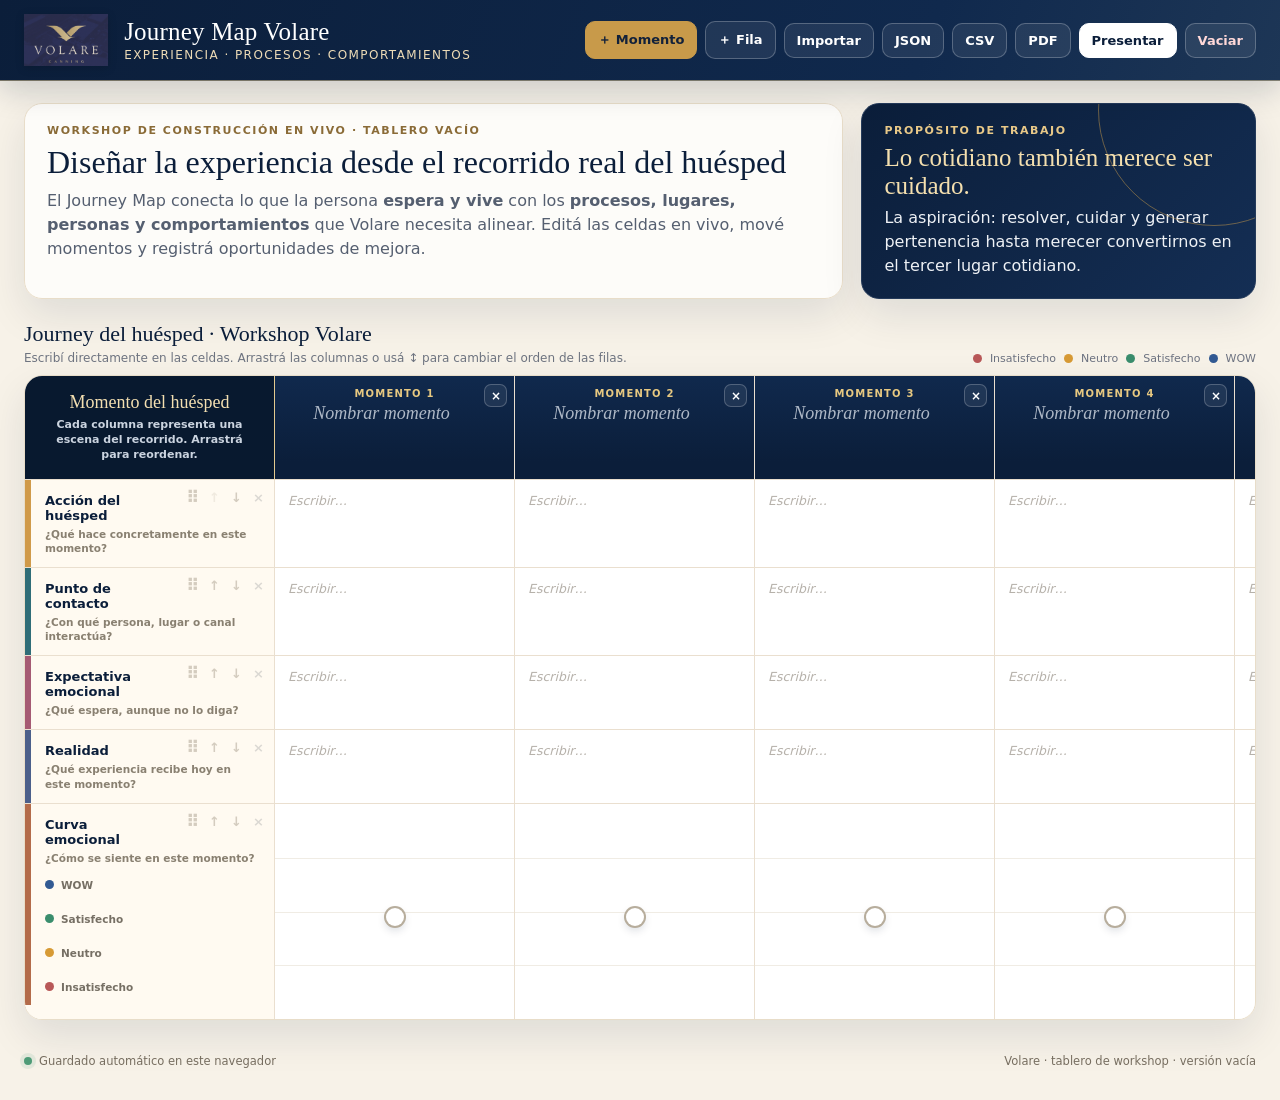
==== commit 687a9e91: "cambios" ====
--- a/index.html
+++ b/index.html
@@ -4,6 +4,7 @@
 <meta charset="utf-8" />
 <meta name="viewport" content="width=device-width, initial-scale=1" />
 <title>Journey Map Volare · Workshop</title>
+<link rel="icon" type="image/png" sizes="64x64" href="[data-uri]" />
 <style>
   :root{
     --navy:#0B1E3A;
@@ -79,10 +80,18 @@
   .icon-btn:hover{background:rgba(255,255,255,.18)}
   tbody th{position:sticky;left:0;z-index:12;width:245px;min-width:245px;background:#fffaf1;padding:0;text-align:left}
   .row-label{padding:13px 14px 12px;border-left:6px solid var(--rowColor,#c89a4a);min-height:72px;position:relative}
-  .row-label strong{font-size:13px;color:var(--navy);display:block;padding-right:24px}
+  .row-label strong{font-size:13px;color:var(--navy);display:block;padding-right:94px}
   .row-label small{display:block;color:#898071;line-height:1.35;margin-top:4px;font-size:10.5px}
-  .row-delete{position:absolute;right:7px;top:8px;border:0;background:transparent;color:#aaa;cursor:pointer;font-size:13px;opacity:.25}
-  tr:hover .row-delete{opacity:1}
+  .row-tools{position:absolute;right:5px;top:6px;display:flex;align-items:center;gap:1px}
+  .row-drag-handle,.row-move-btn,.row-delete{position:static;width:21px;height:23px;padding:0;border:0;background:transparent;color:#9a8e7b;display:grid;place-items:center;line-height:1;opacity:.42}
+  .row-drag-handle{cursor:grab;font-size:17px;touch-action:none;user-select:none;-webkit-user-select:none}
+  .row-drag-handle:active,.is-row-dragging .row-drag-handle{cursor:grabbing}
+  .row-move-btn{cursor:pointer;font-size:13px}
+  .row-move-btn:disabled{opacity:.14!important;cursor:default}
+  .row-delete{cursor:pointer;font-size:13px;color:#aaa}
+  tr:hover .row-delete,tr:hover .row-drag-handle,tr:hover .row-move-btn,.row-drag-handle:focus,.row-move-btn:focus{opacity:1}
+  tbody tr.row-dragging{opacity:.5}
+  tbody tr.row-drop-target .row-label{box-shadow:inset 0 0 0 3px var(--gold);background:#fff4d9}
   td{width:240px;min-width:240px;background:#fff;padding:0}
   .cell{min-height:72px;padding:12px 13px;line-height:1.45;font-size:12.5px;outline:none;white-space:pre-wrap;transition:background .12s}
   .cell:focus{background:#fff9ec;box-shadow:inset 0 0 0 2px rgba(200,154,74,.35)}
@@ -121,10 +130,10 @@
   .field{display:grid;gap:6px;margin-bottom:12px}.field label{font-size:11px;font-weight:800;color:#766b5a;text-transform:uppercase;letter-spacing:.08em}.field input,.field textarea,.field select{border:1px solid #ddd1bd;border-radius:10px;padding:10px;outline:none}.field textarea{min-height:90px;resize:vertical}
   .modal-actions{display:flex;justify-content:flex-end;gap:8px;margin-top:16px}.modal-actions .btn{color:var(--navy);border-color:#ddd1bd;background:#fff}.modal-actions .btn.gold{background:var(--gold);border-color:var(--gold)}
   .presentation .topbar,.presentation .hero,.presentation .footerbar,.presentation .board-meta .legend{display:none}
-  .presentation .board-shell{padding:0;max-width:none}.presentation .board-wrap{border-radius:0;max-height:100vh;border:0;box-shadow:none}.presentation table{min-width:100vw}.presentation .row-delete,.presentation .stage-tools{display:none}
+  .presentation .board-shell{padding:0;max-width:none}.presentation .board-wrap{border-radius:0;max-height:100vh;border:0;box-shadow:none}.presentation table{min-width:100vw}.presentation .row-tools,.presentation .stage-tools{display:none}
   .presentation .cell{font-size:14px}.presentation .row-label strong{font-size:14px}
   @media(max-width:900px){.hero{grid-template-columns:1fr}.brand-copy{display:none}.brand{min-width:auto}.topbar-inner{padding:10px 12px}.toolbar{gap:5px}.btn{padding:8px 9px}.hero,.board-shell,.footerbar{padding-left:12px;padding-right:12px}.hero h2{font-size:26px}}
-  @media print{.topbar,.hero,.footerbar,.board-meta .legend{display:none!important}.board-shell{padding:0!important;max-width:none}.board-wrap{overflow:visible;max-height:none;border:0;box-shadow:none}.stage-tools,.row-delete{display:none!important}table{transform-origin:top left;font-size:8px}body{background:white}}
+  @media print{.topbar,.hero,.footerbar,.board-meta .legend{display:none!important}.board-shell{padding:0!important;max-width:none}.board-wrap{overflow:visible;max-height:none;border:0;box-shadow:none}.stage-tools,.row-tools{display:none!important}table{transform-origin:top left;font-size:8px}body{background:white}}
 </style>
 </head>
 <body>
@@ -163,7 +172,7 @@
 
   <main class="board-shell">
     <div class="board-meta">
-      <div><h3>Journey del huésped · Workshop Volare</h3><div class="hint">Escribí directamente en las celdas. Arrastrá los encabezados para cambiar el orden.</div></div>
+      <div><h3>Journey del huésped · Workshop Volare</h3><div class="hint">Escribí directamente en las celdas. Arrastrá las columnas o usá ↕ para cambiar el orden de las filas.</div></div>
       <div class="legend"><span class="dot" style="background:#B85858"></span>Insatisfecho <span class="dot" style="background:#D79A35"></span>Neutro <span class="dot" style="background:#3A8D6D"></span>Satisfecho <span class="dot" style="background:#325A93"></span>WOW</div>
     </div>
     <div class="board-wrap" id="boardWrap"><table id="journeyTable"></table></div>
@@ -224,6 +233,7 @@
 };
 let data=loadData();
 let draggedStageId=null;
+let draggedRowId=null;
 function uid(p){return p+'_'+Math.random().toString(36).slice(2,8)}
 function loadData(){try{const x=localStorage.getItem(KEY);return x?JSON.parse(x):structuredClone(defaultData)}catch(e){return structuredClone(defaultData)}}
 let saveTimer;
@@ -234,9 +244,9 @@
  let html='<thead><tr><th class="corner"><div class="corner-inner"><div class="corner-title">Momento del huésped</div><div class="corner-sub">Cada columna representa una escena del recorrido. Arrastrá para reordenar.</div></div></th>';
  data.stages.forEach((s,i)=>{html+=`<th draggable="true" data-stage="${s.id}"><div class="stage-head"><div class="stage-kicker">Momento ${i+1}</div><div class="stage-title" contenteditable="true" data-stage-title="${s.id}">${esc(s.name)}</div><div class="stage-tools"><button class="icon-btn" title="Eliminar" data-delete-stage="${s.id}">×</button></div></div></th>`});
  html+='</tr></thead><tbody>';
- data.rows.forEach(r=>{
+ data.rows.forEach((r,rowIndex)=>{
    const scale=r.type==='emotion'?`<div class="emotion-labels"><span><i style="background:#325A93"></i>WOW</span><span><i style="background:#3A8D6D"></i>Satisfecho</span><span><i style="background:#D79A35"></i>Neutro</span><span><i style="background:#B85858"></i>Insatisfecho</span></div>`:'';
-   html+=`<tr><th><div class="row-label" style="--rowColor:${r.color}"><strong contenteditable="true" data-row-title="${r.id}">${esc(r.name)}</strong><small contenteditable="true" data-row-help="${r.id}">${esc(r.help||'')}</small>${scale}<button class="row-delete" title="Eliminar fila" data-delete-row="${r.id}">×</button></div></th>`;
+   html+=`<tr data-row-target="${r.id}"><th><div class="row-label" style="--rowColor:${r.color}"><strong contenteditable="true" data-row-title="${r.id}">${esc(r.name)}</strong><small contenteditable="true" data-row-help="${r.id}">${esc(r.help||'')}</small>${scale}<div class="row-tools"><span class="row-drag-handle" role="button" tabindex="0" title="Mantener y arrastrar para reordenar" aria-label="Arrastrar fila ${esc(r.name)}" data-drag-row="${r.id}">⠿</span><button class="row-move-btn" type="button" title="Subir fila" aria-label="Subir fila ${esc(r.name)}" data-move-row="${r.id}" data-row-direction="-1" ${rowIndex===0?'disabled':''}>↑</button><button class="row-move-btn" type="button" title="Bajar fila" aria-label="Bajar fila ${esc(r.name)}" data-move-row="${r.id}" data-row-direction="1" ${rowIndex===data.rows.length-1?'disabled':''}>↓</button><button class="row-delete" type="button" title="Eliminar fila" data-delete-row="${r.id}">×</button></div></div></th>`;
    data.stages.forEach(s=>{html+=`<td>${renderCell(r,s)}</td>`});
    html+='</tr>';
  });
@@ -262,9 +272,28 @@
  document.querySelectorAll('[data-proj]').forEach(el=>el.addEventListener('input',e=>{const sid=e.currentTarget.dataset.stage;data.projects[sid]=data.projects[sid]||{};data.projects[sid][e.currentTarget.dataset.proj]=e.currentTarget.value;saveData()}));
  document.querySelectorAll('[data-delete-stage]').forEach(b=>b.addEventListener('click',()=>deleteStage(b.dataset.deleteStage)));
  document.querySelectorAll('[data-delete-row]').forEach(b=>b.addEventListener('click',()=>deleteRow(b.dataset.deleteRow)));
+ document.querySelectorAll('[data-move-row]').forEach(b=>b.addEventListener('click',()=>moveRow(b.dataset.moveRow,Number(b.dataset.rowDirection))));
  document.querySelectorAll('thead th[data-stage]').forEach(th=>{th.addEventListener('dragstart',e=>{draggedStageId=th.dataset.stage;th.querySelector('.stage-head').classList.add('dragging');e.dataTransfer.effectAllowed='move'});th.addEventListener('dragend',()=>{th.querySelector('.stage-head').classList.remove('dragging');draggedStageId=null});th.addEventListener('dragover',e=>{e.preventDefault();e.dataTransfer.dropEffect='move'});th.addEventListener('drop',e=>{e.preventDefault();const target=th.dataset.stage;if(!draggedStageId||target===draggedStageId)return;const from=data.stages.findIndex(x=>x.id===draggedStageId),to=data.stages.findIndex(x=>x.id===target);const [item]=data.stages.splice(from,1);data.stages.splice(to,0,item);saveData();render()})});
+ document.querySelectorAll('[data-drag-row]').forEach(handle=>handle.addEventListener('pointerdown',e=>startRowDrag(e,handle)));
  document.querySelectorAll('[data-attach]').forEach(inp=>inp.addEventListener('change',async e=>{const key=e.currentTarget.dataset.attach;data.attachments[key]=data.attachments[key]||[];for(const file of e.currentTarget.files){data.attachments[key].push({name:file.name,size:file.size,type:file.type,lastModified:file.lastModified})}saveData();render()}));
  document.querySelectorAll('[data-remove-attachment]').forEach(b=>b.addEventListener('click',()=>{const k=b.dataset.removeAttachment,i=+b.dataset.fileIndex;data.attachments[k].splice(i,1);saveData();render()}));
+}
+function moveRow(id,direction){const from=data.rows.findIndex(x=>x.id===id),to=from+direction;if(from<0||to<0||to>=data.rows.length)return;[data.rows[from],data.rows[to]]=[data.rows[to],data.rows[from]];saveData();render()}
+function reorderRow(sourceId,targetId){if(!sourceId||!targetId||sourceId===targetId)return;const from=data.rows.findIndex(x=>x.id===sourceId),to=data.rows.findIndex(x=>x.id===targetId);if(from<0||to<0)return;const [item]=data.rows.splice(from,1);data.rows.splice(to,0,item);saveData();render()}
+function startRowDrag(event,handle){
+ if(event.pointerType==='mouse'&&event.button!==0)return;
+ event.preventDefault();
+ draggedRowId=handle.dataset.dragRow;
+ let targetRowId=null;
+ const sourceRow=handle.closest('tr');
+ sourceRow?.classList.add('row-dragging');
+ document.body.classList.add('is-row-dragging');
+ const clearTargets=()=>document.querySelectorAll('[data-row-target]').forEach(row=>row.classList.remove('row-drop-target'));
+ const onMove=e=>{e.preventDefault();const hit=document.elementFromPoint(e.clientX,e.clientY);const target=hit?.closest?.('[data-row-target]');clearTargets();targetRowId=target&&target.dataset.rowTarget!==draggedRowId?target.dataset.rowTarget:null;if(targetRowId)target.classList.add('row-drop-target')};
+ const finish=()=>{document.removeEventListener('pointermove',onMove);document.removeEventListener('pointerup',finish);document.removeEventListener('pointercancel',finish);sourceRow?.classList.remove('row-dragging');document.body.classList.remove('is-row-dragging');clearTargets();const sourceId=draggedRowId;draggedRowId=null;if(sourceId&&targetRowId)reorderRow(sourceId,targetRowId)};
+ document.addEventListener('pointermove',onMove,{passive:false});
+ document.addEventListener('pointerup',finish);
+ document.addEventListener('pointercancel',finish);
 }
 function deleteStage(id){if(data.stages.length<=1)return alert('Debe quedar al menos un momento.');if(!confirm('¿Eliminar este momento y todo su contenido?'))return;data.stages=data.stages.filter(x=>x.id!==id);Object.keys(data.cells).filter(k=>k.endsWith('_'+id)).forEach(k=>delete data.cells[k]);delete data.emotions[id];delete data.projects[id];Object.keys(data.attachments).filter(k=>k.endsWith('_'+id)).forEach(k=>delete data.attachments[k]);saveData();render()}
 function deleteRow(id){if(!confirm('¿Eliminar esta fila?'))return;data.rows=data.rows.filter(x=>x.id!==id);Object.keys(data.cells).filter(k=>k.startsWith(id+'_')).forEach(k=>delete data.cells[k]);saveData();render()}
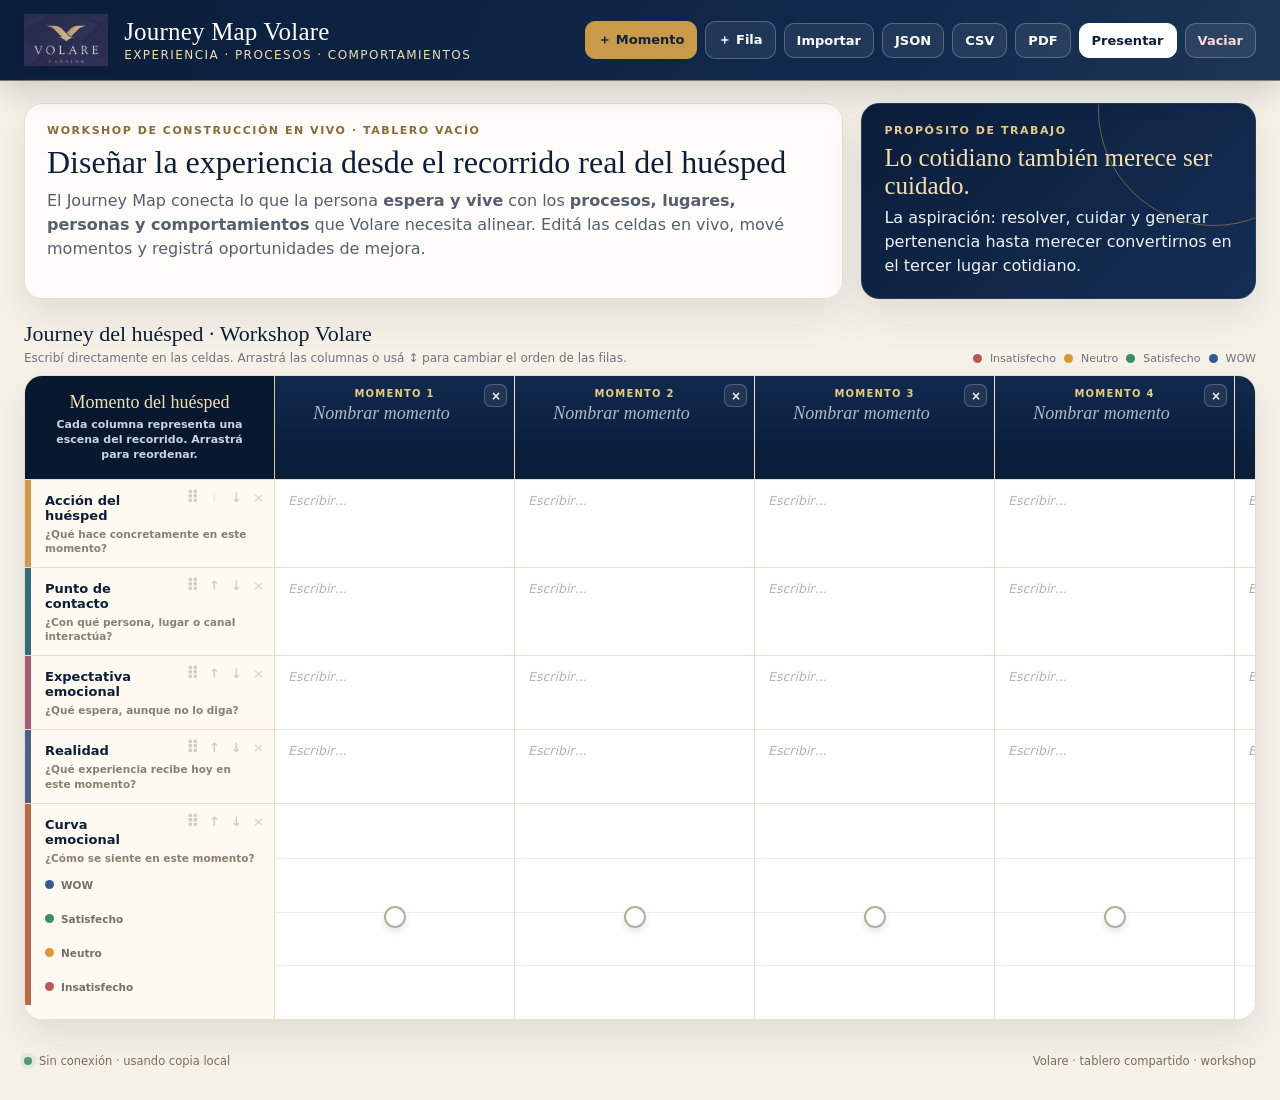
==== commit d64f0933: "supabase" ====
--- a/index.html
+++ b/index.html
@@ -120,6 +120,8 @@
   .attach-zone label{font-size:11px;color:#8b7755;cursor:pointer;font-weight:700}
   .attach-zone input{display:none}
   .file-pill{display:flex;justify-content:space-between;gap:7px;align-items:center;background:#f2eadb;border-radius:7px;padding:5px 7px;font-size:10.5px;margin-top:5px}
+  .file-pill a,.file-pill span{min-width:0;overflow:hidden;text-overflow:ellipsis;white-space:nowrap;color:#5c4d3a;text-decoration:none}
+  .file-pill a:hover{text-decoration:underline}
   .file-pill button{border:0;background:transparent;color:#9b5757;cursor:pointer}
   .footerbar{max-width:1800px;margin:0 auto 32px;padding:0 24px;display:flex;justify-content:space-between;gap:12px;align-items:center;color:#786f61;font-size:11.5px}
   .autosave{display:flex;align-items:center;gap:7px}.autosave:before{content:"";width:8px;height:8px;border-radius:50%;background:#4f9c78;box-shadow:0 0 0 4px rgba(79,156,120,.12)}
@@ -178,7 +180,7 @@
     <div class="board-wrap" id="boardWrap"><table id="journeyTable"></table></div>
   </main>
 
-  <div class="footerbar"><div class="autosave" id="saveStatus">Guardado automático en este navegador</div><div>Volare · tablero de workshop · versión vacía</div></div>
+  <div class="footerbar"><div class="autosave" id="saveStatus">Conectando memoria compartida…</div><div>Volare · tablero compartido · workshop</div></div>
 </div>
 
 <div class="modal" id="stageModal"><div class="modal-card"><h3>Agregar momento del Journey</h3><div class="field"><label>Nombre del momento</label><input id="newStageName" placeholder="Ej. Visita al comercio" /></div><div class="field"><label>Descripción breve</label><input id="newStageDesc" placeholder="Ej. El huésped ingresa al local elegido" /></div><div class="modal-actions"><button class="btn" data-close="stageModal">Cancelar</button><button class="btn gold" id="saveStageBtn">Agregar</button></div></div></div>
@@ -194,6 +196,13 @@
 
 <script>
 const KEY='volareJourneyMapWorkshop_v02';
+const SUPABASE_URL='https://iuazqrucdcpmsbtverco.supabase.co';
+const SUPABASE_KEY='sb_publishable_x6EoT8io-gNPBLRLmYwmig_gpoPi-Qg';
+const BOARD_ID='volare-main';
+const BOARD_TABLE='volare_boards';
+const FILE_BUCKET='volare-journey-files';
+const MAX_FILE_SIZE=25*1024*1024;
+const API_HEADERS={apikey:SUPABASE_KEY};
 const EMOTIONS={
   0:{label:'Insatisfecho',color:'#B85858',y:178},
   1:{label:'Neutro',color:'#D79A35',y:130},
@@ -235,9 +244,102 @@
 let draggedStageId=null;
 let draggedRowId=null;
 function uid(p){return p+'_'+Math.random().toString(36).slice(2,8)}
-function loadData(){try{const x=localStorage.getItem(KEY);return x?JSON.parse(x):structuredClone(defaultData)}catch(e){return structuredClone(defaultData)}}
-let saveTimer;
-function saveData(){clearTimeout(saveTimer);document.getElementById('saveStatus').textContent='Guardando…';saveTimer=setTimeout(()=>{localStorage.setItem(KEY,JSON.stringify(data));document.getElementById('saveStatus').textContent='Guardado automático en este navegador'},250)}
+function normalizeData(candidate){
+ const base=structuredClone(defaultData);
+ if(!candidate||!Array.isArray(candidate.stages)||!Array.isArray(candidate.rows))return base;
+ return {...base,...candidate,stages:candidate.stages,rows:candidate.rows,cells:candidate.cells||{},emotions:candidate.emotions||{},projects:candidate.projects||{},attachments:candidate.attachments||{}};
+}
+function loadData(){try{const x=localStorage.getItem(KEY);return x?normalizeData(JSON.parse(x)):structuredClone(defaultData)}catch(e){return structuredClone(defaultData)}}
+let saveTimer=null;
+let cloudSaveRunning=false;
+let cloudSavePending=false;
+let lastCloudUpdatedAt=0;
+let localRevision=0;
+function setSaveStatus(message){const el=document.getElementById('saveStatus');if(el)el.textContent=message}
+function saveLocal(){localStorage.setItem(KEY,JSON.stringify(data))}
+function saveData(){
+ localRevision+=1;
+ saveLocal();
+ setSaveStatus('Guardando en la nube…');
+ clearTimeout(saveTimer);
+ saveTimer=setTimeout(()=>saveCloudBoard(),700);
+}
+async function saveCloudBoard(force=false){
+ if(cloudSaveRunning){cloudSavePending=true;return}
+ cloudSaveRunning=true;
+ const snapshot=JSON.stringify([{id:BOARD_ID,state:data}]);
+ try{
+   const response=await fetch(`${SUPABASE_URL}/rest/v1/${BOARD_TABLE}?on_conflict=id`,{method:'POST',headers:{...API_HEADERS,'Content-Type':'application/json','Prefer':'resolution=merge-duplicates,return=representation'},body:snapshot});
+   if(!response.ok)throw new Error(await response.text());
+   const rows=await response.json();
+   lastCloudUpdatedAt=Date.parse(rows[0]?.updated_at||new Date().toISOString());
+   setSaveStatus(`Guardado compartido · ${new Date().toLocaleTimeString('es-AR',{hour:'2-digit',minute:'2-digit'})}`);
+ }catch(error){
+   console.error('No se pudo guardar el tablero compartido',error);
+   setSaveStatus(error.message?.includes('volare_boards')?'Falta activar la memoria compartida':'Sin conexión · copia local guardada');
+ }finally{
+   cloudSaveRunning=false;
+   if(cloudSavePending){cloudSavePending=false;saveCloudBoard()}
+ }
+}
+async function fetchCloudBoard(){
+ const response=await fetch(`${SUPABASE_URL}/rest/v1/${BOARD_TABLE}?select=state,updated_at&id=eq.${encodeURIComponent(BOARD_ID)}&limit=1`,{headers:{...API_HEADERS,Accept:'application/json'},cache:'no-store'});
+ if(!response.ok)throw new Error(await response.text());
+ const rows=await response.json();
+ return rows[0]||null;
+}
+async function initializeSharedBoard(){
+ const revisionAtStart=localRevision;
+ setSaveStatus('Conectando memoria compartida…');
+ try{
+   const remote=await fetchCloudBoard();
+   if(remote?.state&&localRevision===revisionAtStart){
+     data=normalizeData(remote.state);
+     lastCloudUpdatedAt=Date.parse(remote.updated_at||0);
+     saveLocal();
+     render();
+     setSaveStatus('Tablero compartido cargado');
+   }else if(!remote||localRevision!==revisionAtStart){
+     await saveCloudBoard(true);
+   }
+ }catch(error){
+   console.error('No se pudo cargar el tablero compartido',error);
+   setSaveStatus(error.message?.includes('volare_boards')?'Falta activar la memoria compartida':'Sin conexión · usando copia local');
+ }
+ window.setInterval(checkForCloudChanges,15000);
+}
+function isActivelyEditing(){
+ const active=document.activeElement;
+ return !!active&&(active.matches?.('[contenteditable="true"],input,textarea,select')||document.body.classList.contains('is-row-dragging'));
+}
+async function checkForCloudChanges(){
+ if(cloudSaveRunning||isActivelyEditing())return;
+ try{
+   const remote=await fetchCloudBoard();
+   const remoteTime=Date.parse(remote?.updated_at||0);
+   if(remote?.state&&remoteTime>lastCloudUpdatedAt+500){
+     data=normalizeData(remote.state);
+     lastCloudUpdatedAt=remoteTime;
+     saveLocal();
+     render();
+     setSaveStatus('Cambios compartidos actualizados');
+   }
+ }catch(error){console.warn('No se pudieron comprobar cambios compartidos',error)}
+}
+function safeFilename(name){return name.normalize('NFD').replace(/[\u0300-\u036f]/g,'').replace(/[^a-zA-Z0-9._-]+/g,'-').replace(/^-+|-+$/g,'')||'archivo'}
+function encodedObjectPath(path){return path.split('/').map(encodeURIComponent).join('/')}
+async function uploadAttachment(file,key){
+ if(file.size>MAX_FILE_SIZE)throw new Error(`“${file.name}” supera el límite de 25 MB.`);
+ const path=`${BOARD_ID}/${key}/${Date.now()}-${uid('file')}-${safeFilename(file.name)}`;
+ const response=await fetch(`${SUPABASE_URL}/storage/v1/object/${FILE_BUCKET}/${encodedObjectPath(path)}`,{method:'POST',headers:{...API_HEADERS,'x-upsert':'true','Content-Type':file.type||'application/octet-stream'},body:file});
+ if(!response.ok)throw new Error(await response.text());
+ return {name:file.name,size:file.size,type:file.type,lastModified:file.lastModified,path,url:`${SUPABASE_URL}/storage/v1/object/public/${FILE_BUCKET}/${encodedObjectPath(path)}`};
+}
+async function deleteCloudAttachment(path){
+ if(!path)return;
+ const response=await fetch(`${SUPABASE_URL}/storage/v1/object/${FILE_BUCKET}/${encodedObjectPath(path)}`,{method:'DELETE',headers:API_HEADERS});
+ if(!response.ok)console.warn('No se pudo borrar el archivo del almacenamiento',await response.text());
+}
 function esc(s=''){return String(s).replace(/[&<>"']/g,c=>({'&':'&amp;','<':'&lt;','>':'&gt;','"':'&quot;',"'":'&#039;'}[c]))}
 function render(){
  const table=document.getElementById('journeyTable');
@@ -260,7 +362,7 @@
    return `<div class="emotion-cell">${segment}<button class="emotion-point ${selected?'':'empty'}" style="top:${selected?emotion.y-9:104}px;color:${selected?emotion.color:'#b7ad9c'};background:${selected?emotion.color:'#fff'}" data-emotion-point="${s.id}" title="${selected?emotion.label:'Seleccionar emoción'}" aria-label="${selected?emotion.label:'Seleccionar emoción'}"></button></div>`
  }
  if(r.type==='project'){const p=data.projects[s.id]||{name:'',priority:'Media',owner:'',date:'',objective:''};return `<div class="project-cell"><div class="project-mini"><input data-proj="name" data-stage="${s.id}" placeholder="Proyecto / oportunidad" value="${esc(p.name)}"><div class="project-grid"><select data-proj="priority" data-stage="${s.id}"><option ${p.priority==='Alta'?'selected':''}>Alta</option><option ${p.priority==='Media'?'selected':''}>Media</option><option ${p.priority==='Baja'?'selected':''}>Baja</option></select><input data-proj="owner" data-stage="${s.id}" placeholder="Responsable" value="${esc(p.owner)}"></div><input data-proj="objective" data-stage="${s.id}" placeholder="Objetivo / resultado esperado" value="${esc(p.objective)}"><input data-proj="date" data-stage="${s.id}" type="date" value="${esc(p.date)}"></div></div>`}
- if(r.type==='attachments'){const key=r.id+'_'+s.id;const files=data.attachments[key]||[];return `<div class="attach-cell"><div class="attach-zone"><label>＋ Adjuntar evidencia<input type="file" multiple data-attach="${key}"></label>${files.map((f,i)=>`<div class="file-pill"><span title="${esc(f.name)}">📎 ${esc(f.name)}</span><button data-remove-attachment="${key}" data-file-index="${i}">×</button></div>`).join('')}</div></div>`}
+ if(r.type==='attachments'){const key=r.id+'_'+s.id;const files=data.attachments[key]||[];return `<div class="attach-cell"><div class="attach-zone"><label>＋ Adjuntar evidencia<input type="file" multiple data-attach="${key}"></label>${files.map((f,i)=>`<div class="file-pill">${f.url?`<a href="${esc(f.url)}" target="_blank" rel="noopener" title="Abrir ${esc(f.name)}">📎 ${esc(f.name)}</a>`:`<span title="${esc(f.name)}">📎 ${esc(f.name)}</span>`}<button data-remove-attachment="${key}" data-file-index="${i}" title="Eliminar archivo">×</button></div>`).join('')}</div></div>`}
  const key=r.id+'_'+s.id;return `<div class="cell" contenteditable="true" data-cell="${key}" data-placeholder="Escribir…">${esc(data.cells[key]||'')}</div>`
 }
 function bindTable(){
@@ -275,8 +377,8 @@
  document.querySelectorAll('[data-move-row]').forEach(b=>b.addEventListener('click',()=>moveRow(b.dataset.moveRow,Number(b.dataset.rowDirection))));
  document.querySelectorAll('thead th[data-stage]').forEach(th=>{th.addEventListener('dragstart',e=>{draggedStageId=th.dataset.stage;th.querySelector('.stage-head').classList.add('dragging');e.dataTransfer.effectAllowed='move'});th.addEventListener('dragend',()=>{th.querySelector('.stage-head').classList.remove('dragging');draggedStageId=null});th.addEventListener('dragover',e=>{e.preventDefault();e.dataTransfer.dropEffect='move'});th.addEventListener('drop',e=>{e.preventDefault();const target=th.dataset.stage;if(!draggedStageId||target===draggedStageId)return;const from=data.stages.findIndex(x=>x.id===draggedStageId),to=data.stages.findIndex(x=>x.id===target);const [item]=data.stages.splice(from,1);data.stages.splice(to,0,item);saveData();render()})});
  document.querySelectorAll('[data-drag-row]').forEach(handle=>handle.addEventListener('pointerdown',e=>startRowDrag(e,handle)));
- document.querySelectorAll('[data-attach]').forEach(inp=>inp.addEventListener('change',async e=>{const key=e.currentTarget.dataset.attach;data.attachments[key]=data.attachments[key]||[];for(const file of e.currentTarget.files){data.attachments[key].push({name:file.name,size:file.size,type:file.type,lastModified:file.lastModified})}saveData();render()}));
- document.querySelectorAll('[data-remove-attachment]').forEach(b=>b.addEventListener('click',()=>{const k=b.dataset.removeAttachment,i=+b.dataset.fileIndex;data.attachments[k].splice(i,1);saveData();render()}));
+ document.querySelectorAll('[data-attach]').forEach(inp=>inp.addEventListener('change',async e=>{const key=e.currentTarget.dataset.attach,files=[...e.currentTarget.files];if(!files.length)return;data.attachments[key]=data.attachments[key]||[];for(let i=0;i<files.length;i++){try{setSaveStatus(`Subiendo archivo ${i+1} de ${files.length}…`);data.attachments[key].push(await uploadAttachment(files[i],key));saveLocal()}catch(error){console.error(error);alert(`No se pudo subir el archivo. ${error.message}`)}}saveData();render()}));
+ document.querySelectorAll('[data-remove-attachment]').forEach(b=>b.addEventListener('click',async()=>{const k=b.dataset.removeAttachment,i=+b.dataset.fileIndex,file=data.attachments[k]?.[i];if(!file)return;if(!confirm(`¿Eliminar “${file.name}”?`))return;await deleteCloudAttachment(file.path);data.attachments[k].splice(i,1);saveData();render()}));
 }
 function moveRow(id,direction){const from=data.rows.findIndex(x=>x.id===id),to=from+direction;if(from<0||to<0||to>=data.rows.length)return;[data.rows[from],data.rows[to]]=[data.rows[to],data.rows[from]];saveData();render()}
 function reorderRow(sourceId,targetId){if(!sourceId||!targetId||sourceId===targetId)return;const from=data.rows.findIndex(x=>x.id===sourceId),to=data.rows.findIndex(x=>x.id===targetId);if(from<0||to<0)return;const [item]=data.rows.splice(from,1);data.rows.splice(to,0,item);saveData();render()}
@@ -322,8 +424,9 @@
 document.getElementById('printBtn').onclick=()=>window.print();
 document.getElementById('presentationBtn').onclick=()=>{document.body.classList.toggle('presentation');if(document.body.classList.contains('presentation'))document.documentElement.requestFullscreen?.().catch(()=>{})};
 document.addEventListener('keydown',e=>{if(e.key==='Escape'&&document.body.classList.contains('presentation'))document.body.classList.remove('presentation')});
-document.getElementById('resetBtn').onclick=()=>{if(confirm('¿Vaciar todo el tablero? Se perderán los cambios guardados en este navegador.')){data=structuredClone(defaultData);saveData();render()}};
+document.getElementById('resetBtn').onclick=()=>{if(confirm('¿Vaciar todo el tablero compartido? El cambio será visible para todos.')){data=structuredClone(defaultData);saveData();render()}};
 render();
+initializeSharedBoard();
 </script>
 </body>
 </html>
